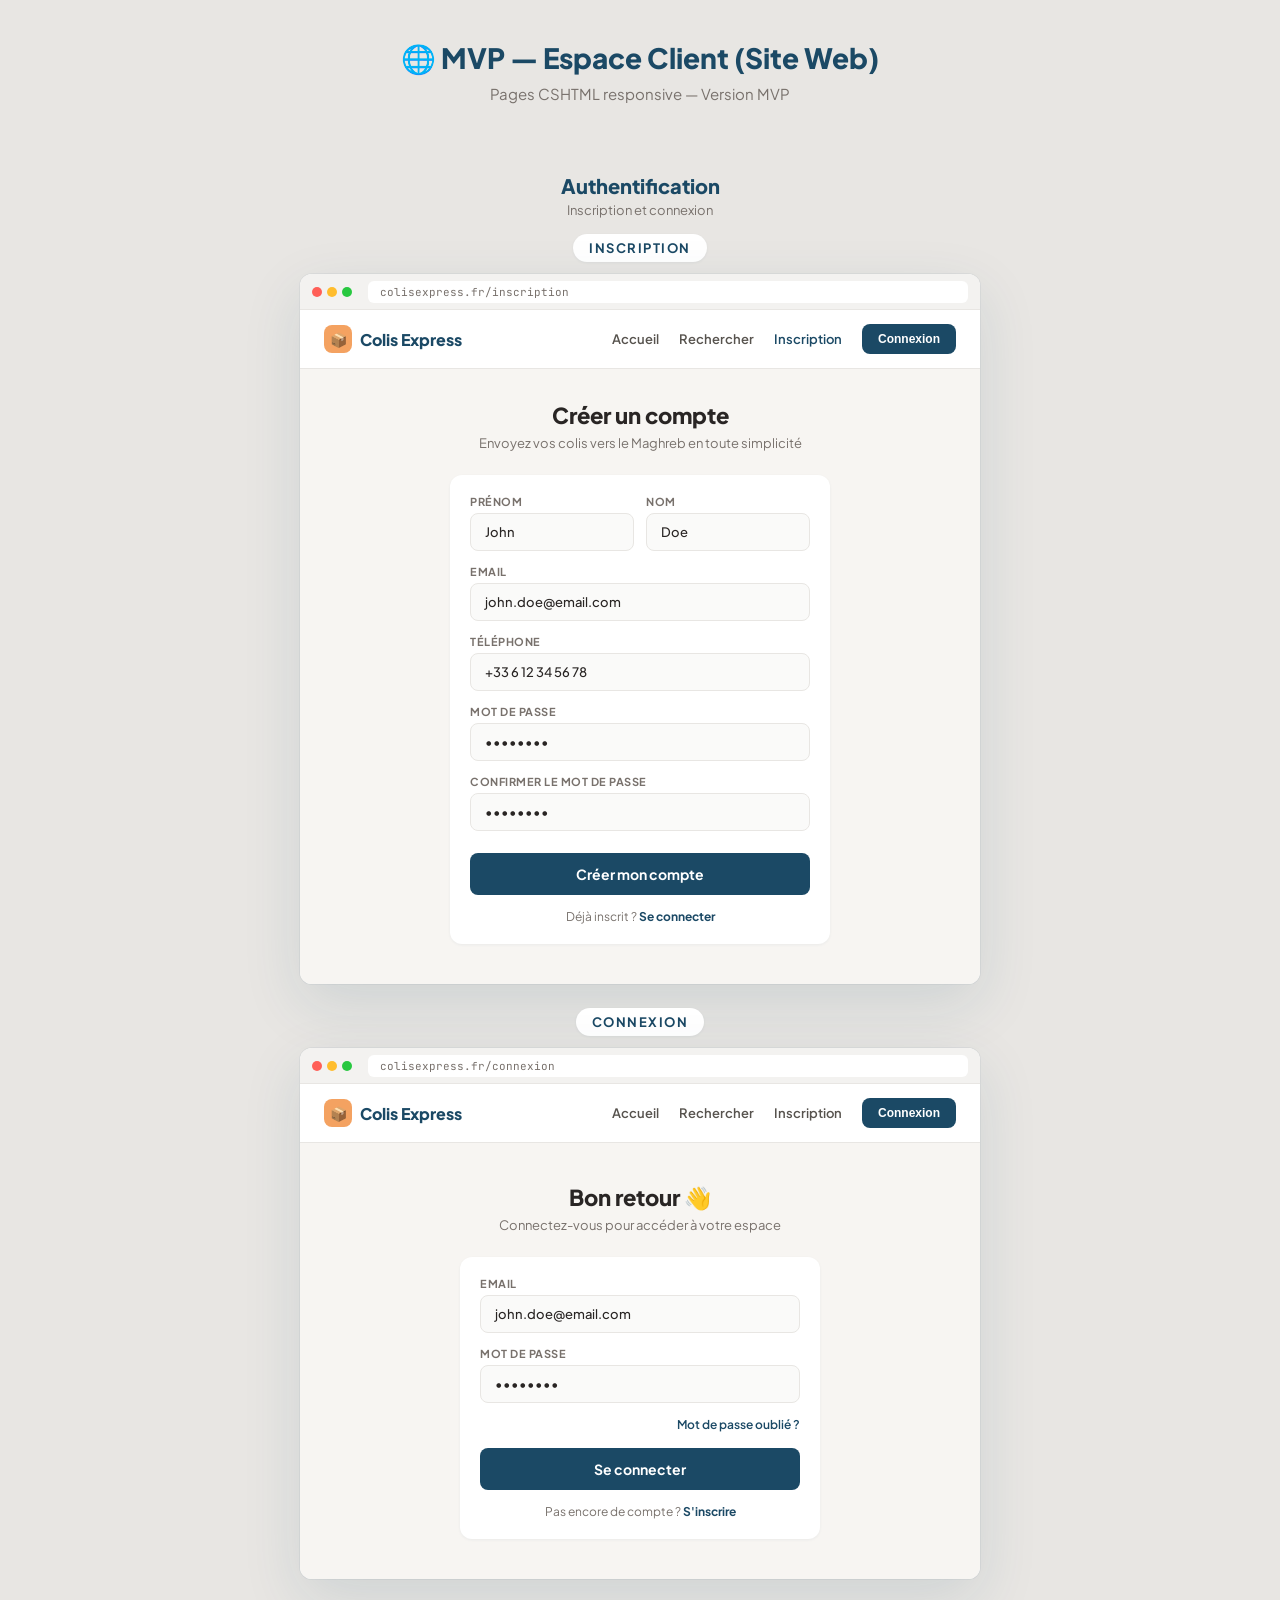
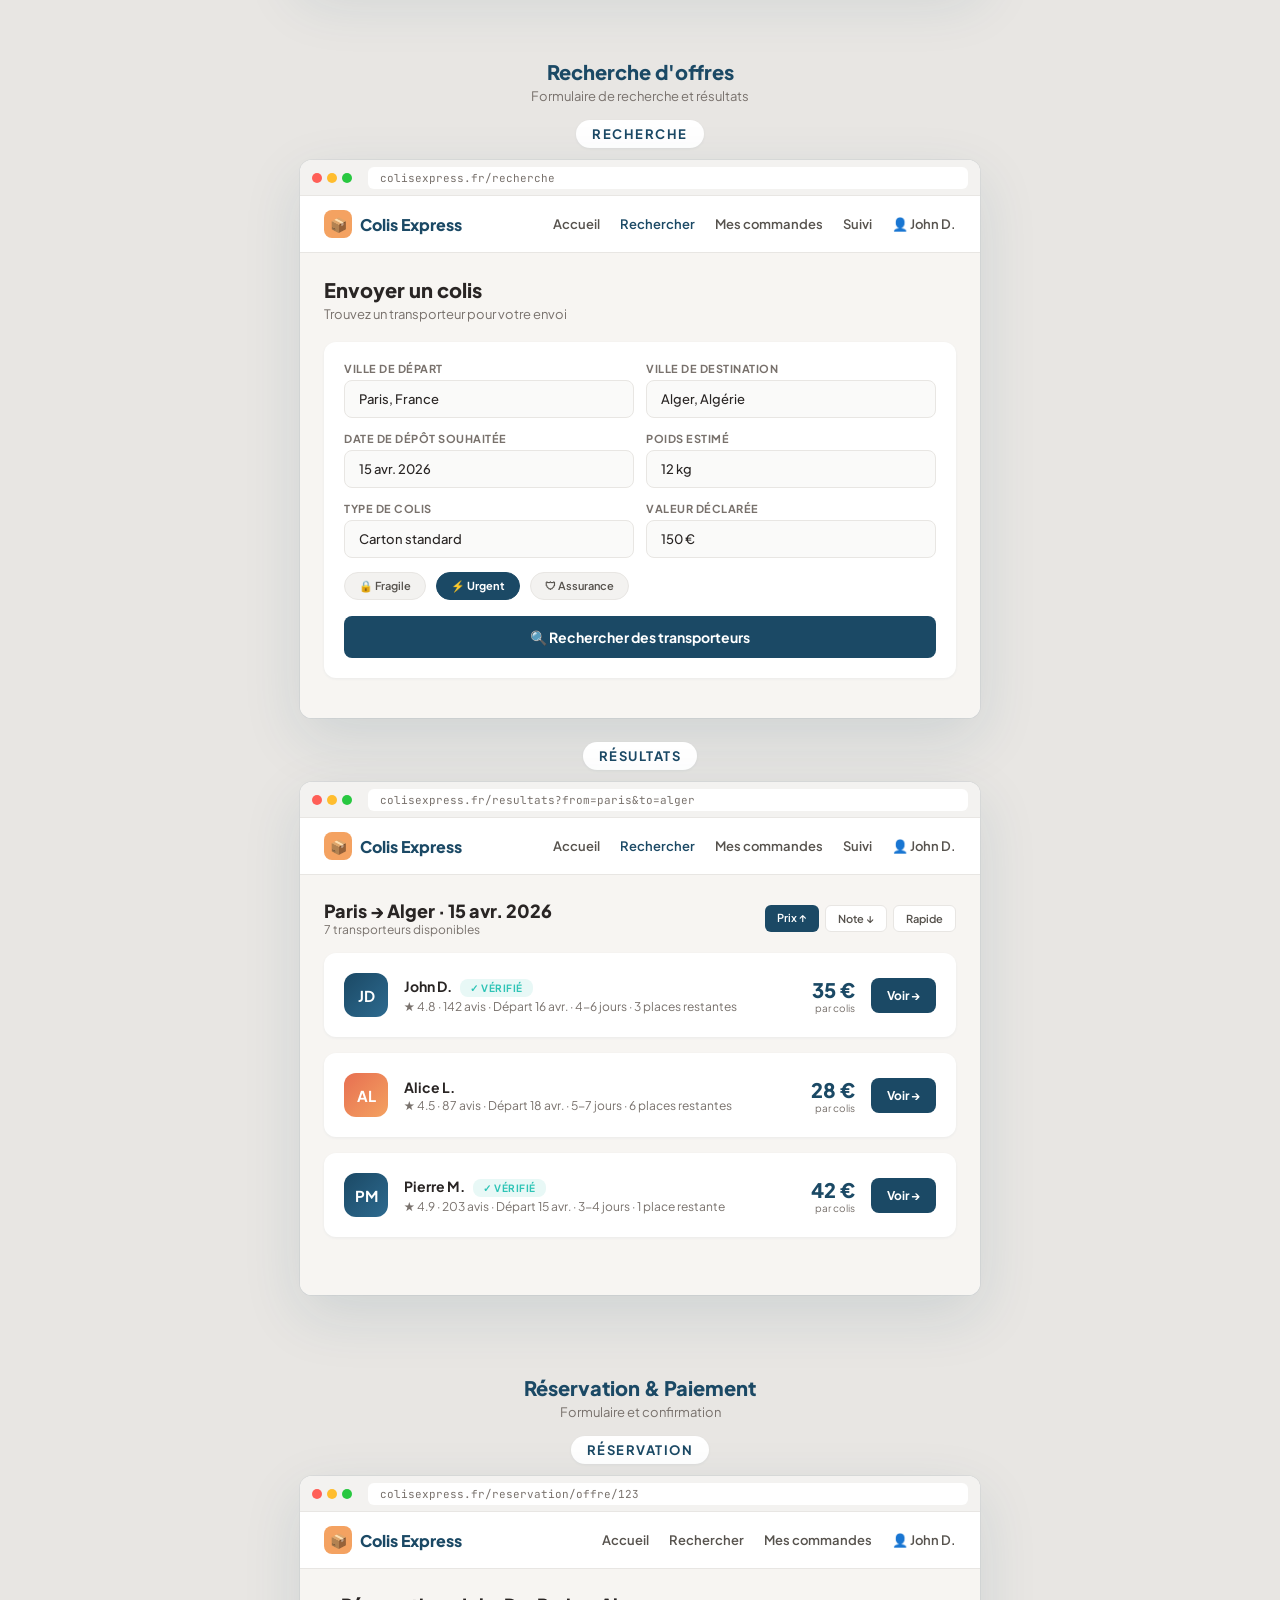
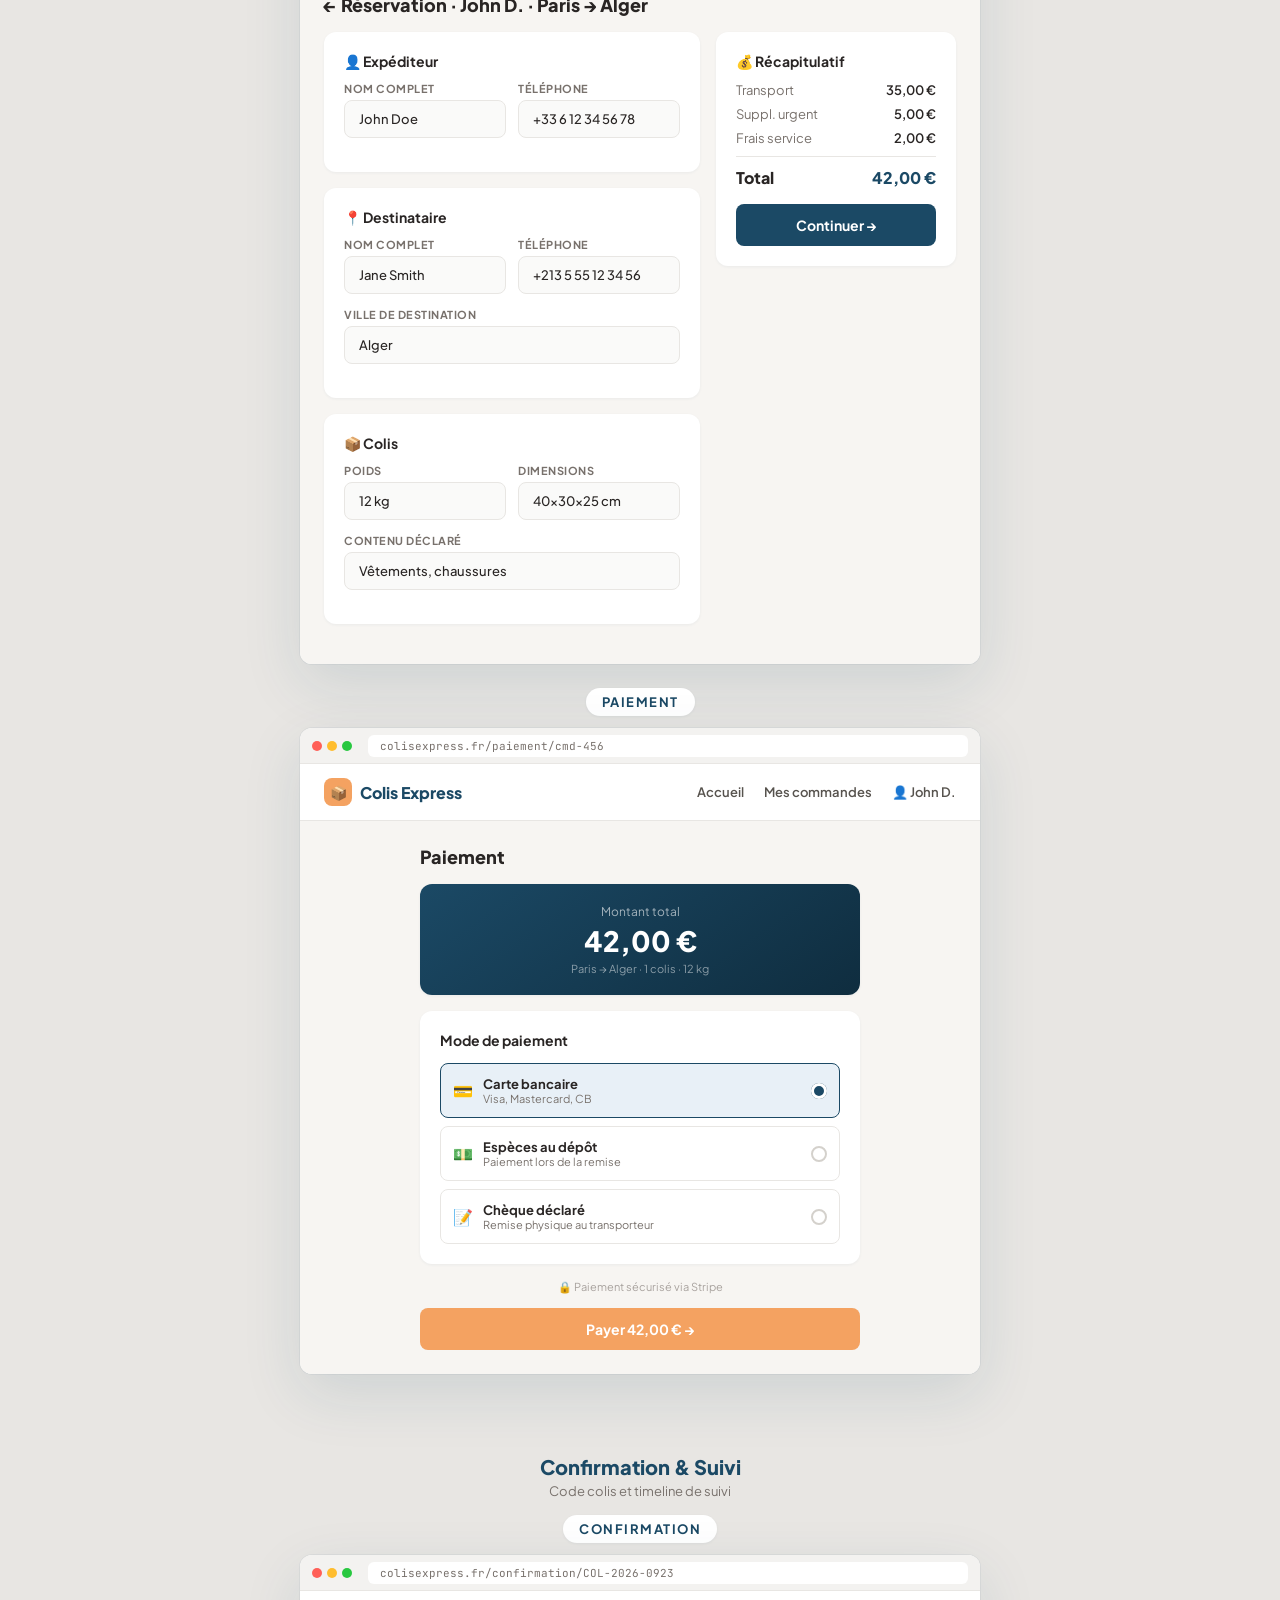
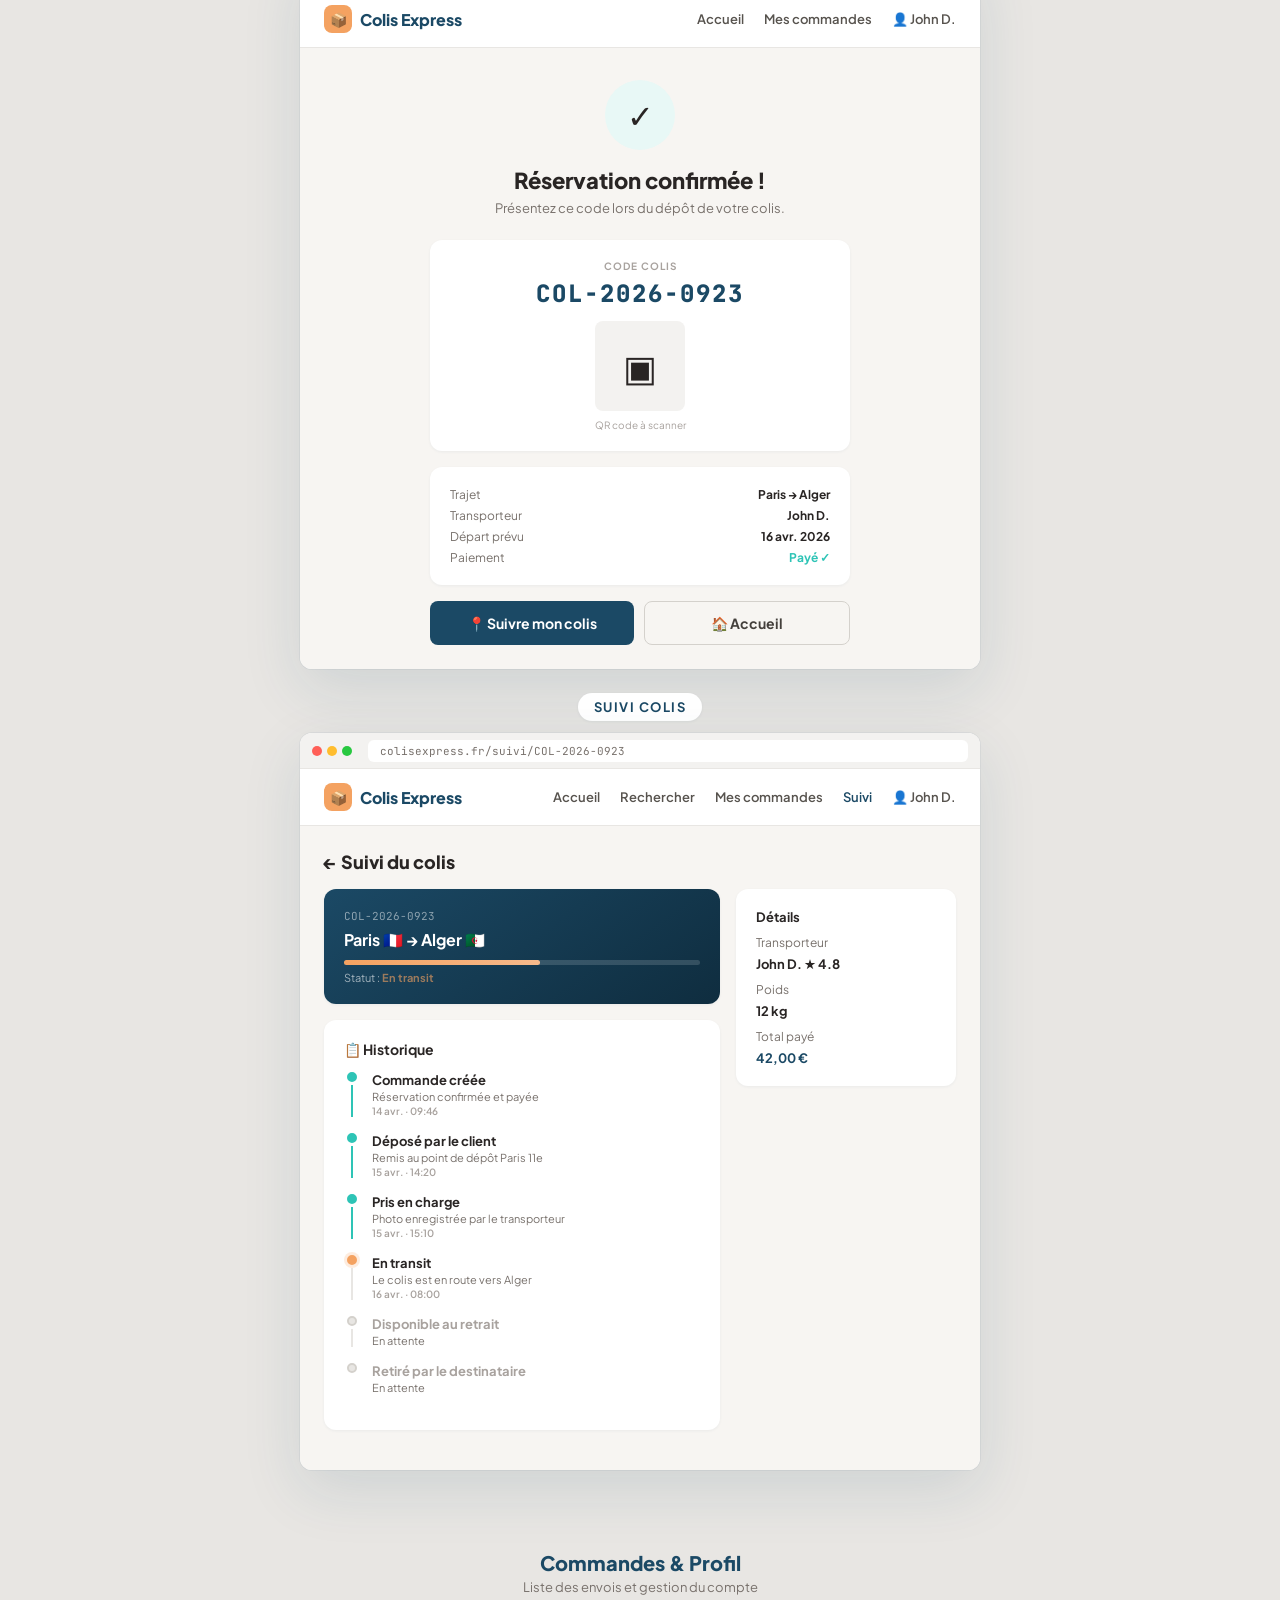
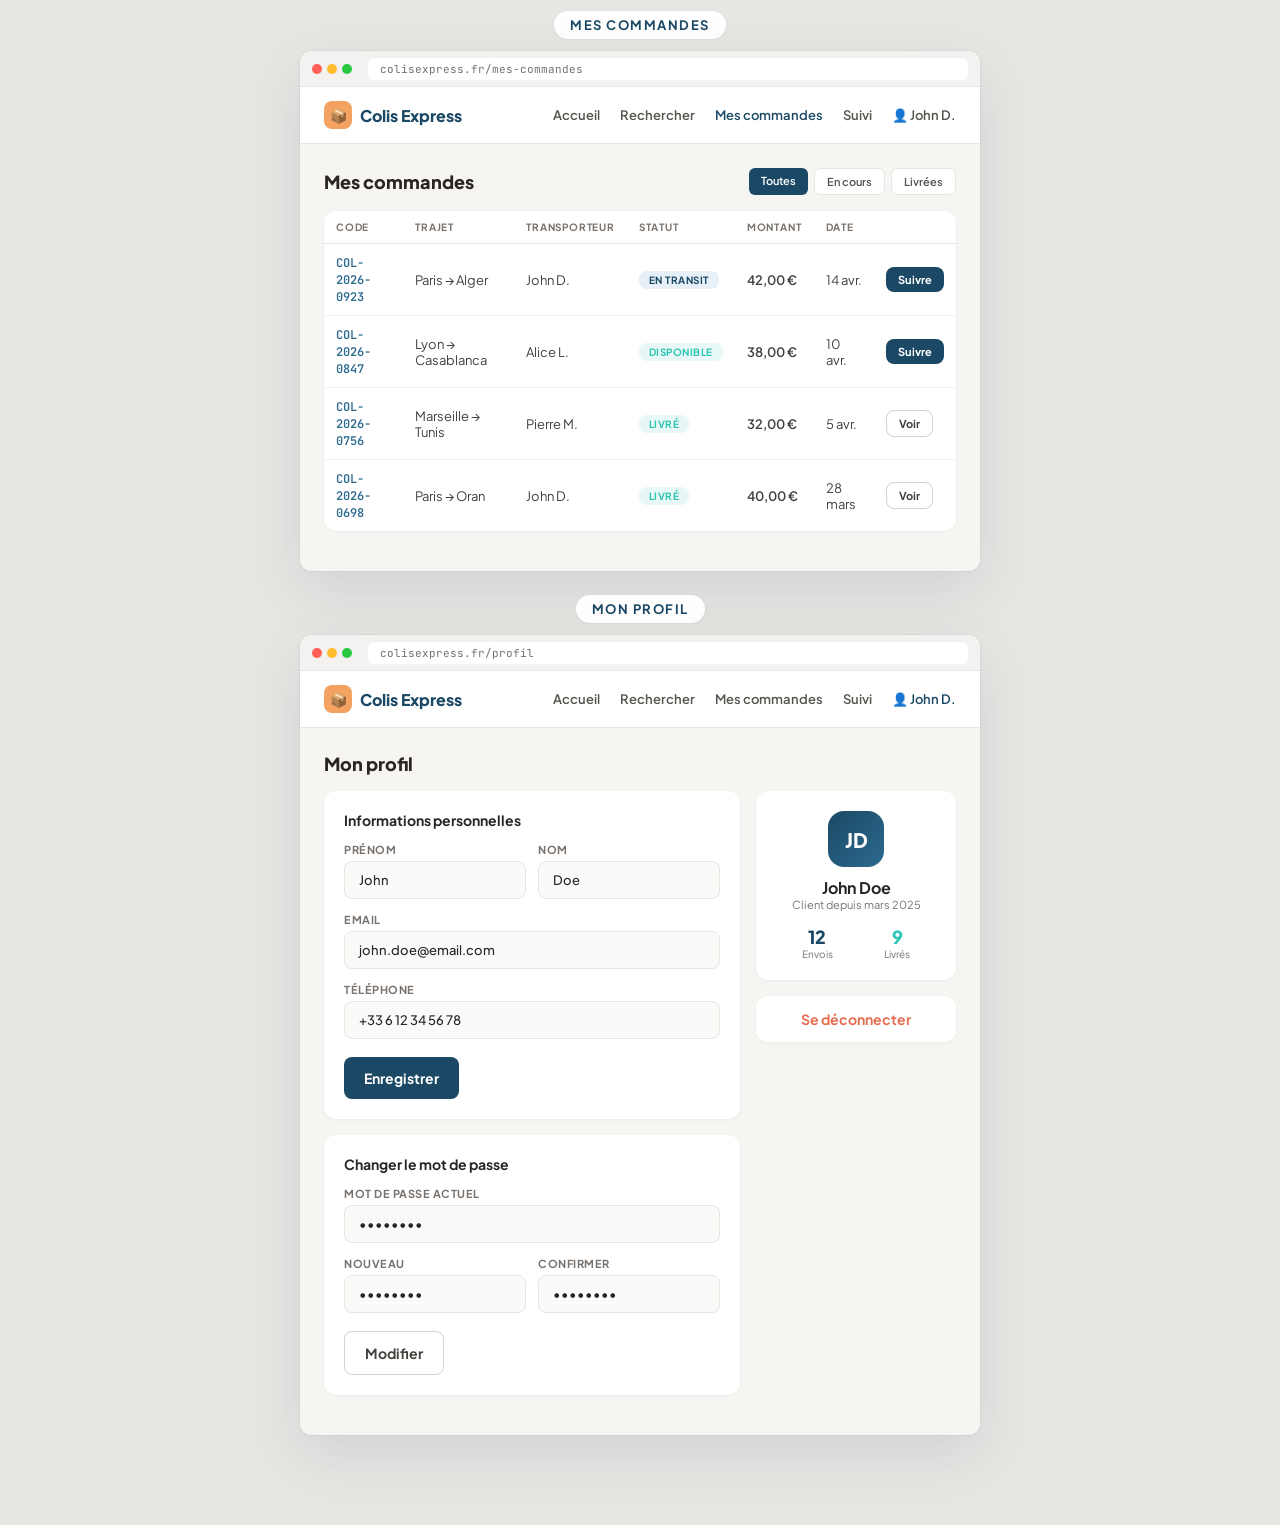
==== maquettes/mvp_espace_client_web.html @ e92850ca "Initial commit — Colis Express MVP Plateforme de gestion d'envoi de colis internationaux France → Ma" ====
<!DOCTYPE html>
<html lang="fr">
<head>
<meta charset="UTF-8">
<meta name="viewport" content="width=device-width, initial-scale=1.0">
<title>MVP — Espace Client (Site Web CSHTML)</title>
<link href="https://fonts.googleapis.com/css2?family=Plus+Jakarta+Sans:wght@300;400;500;600;700;800&family=JetBrains+Mono:wght@400;500;600&display=swap" rel="stylesheet">
<style>
:root {
  --primary: #1B4965;
  --primary-light: #2D6A8F;
  --primary-dark: #0F2D3F;
  --accent: #F4A261;
  --accent-light: #F6B98B;
  --success: #2EC4B6;
  --success-light: #E8F8F6;
  --warning: #E76F51;
  --bg: #F7F5F2;
  --white: #FFFFFF;
  --gray-50: #FAFAF9;
  --gray-100: #F3F2F0;
  --gray-200: #E8E6E3;
  --gray-300: #D4D1CC;
  --gray-400: #A8A29E;
  --gray-500: #78716C;
  --gray-600: #57534E;
  --gray-700: #44403C;
  --gray-800: #292524;
  --gray-900: #1C1917;
  --shadow-sm: 0 1px 3px rgba(27,73,101,0.06);
  --shadow-md: 0 4px 12px rgba(27,73,101,0.08);
  --shadow-lg: 0 8px 30px rgba(27,73,101,0.12);
  --radius-sm: 8px;
  --radius-md: 12px;
  --radius-lg: 16px;
}

* { margin: 0; padding: 0; box-sizing: border-box; }

body {
  font-family: 'Plus Jakarta Sans', sans-serif;
  background: #E8E6E3;
  color: var(--gray-800);
  min-height: 100vh;
  padding: 40px 20px;
}

h1.page-title {
  text-align: center;
  font-size: 28px;
  font-weight: 800;
  color: var(--primary);
  margin-bottom: 8px;
}
p.page-subtitle {
  text-align: center;
  font-size: 15px;
  color: var(--gray-500);
  margin-bottom: 40px;
}

.section-divider {
  padding: 30px 0 16px;
  text-align: center;
}
.section-divider h2 {
  font-size: 20px;
  font-weight: 800;
  color: var(--primary);
  margin-bottom: 4px;
}
.section-divider p {
  font-size: 13px;
  color: var(--gray-500);
}

.screens-row {
  display: flex;
  gap: 24px;
  justify-content: center;
  flex-wrap: wrap;
  margin-bottom: 50px;
}

.screen-wrapper {
  display: flex;
  flex-direction: column;
  align-items: center;
}
.screen-label {
  font-size: 13px;
  font-weight: 700;
  color: var(--primary);
  text-transform: uppercase;
  letter-spacing: 1.5px;
  margin-bottom: 12px;
  background: var(--white);
  padding: 6px 16px;
  border-radius: 20px;
  box-shadow: var(--shadow-sm);
}

/* Browser frame for web pages */
.browser-frame {
  width: 680px;
  min-height: 500px;
  background: var(--white);
  border-radius: 12px;
  box-shadow: 0 20px 60px rgba(27,73,101,0.12), 0 0 0 1px rgba(27,73,101,0.05);
  overflow: hidden;
  display: flex;
  flex-direction: column;
}
.browser-bar {
  height: 36px;
  background: var(--gray-100);
  border-bottom: 1px solid var(--gray-200);
  display: flex;
  align-items: center;
  padding: 0 12px;
  gap: 8px;
  flex-shrink: 0;
}
.browser-dots {
  display: flex;
  gap: 5px;
}
.browser-dot {
  width: 10px;
  height: 10px;
  border-radius: 50%;
}
.browser-dot.red { background: #FF5F57; }
.browser-dot.yellow { background: #FFBD2E; }
.browser-dot.green { background: #28C840; }
.browser-url {
  flex: 1;
  margin-left: 8px;
  padding: 4px 12px;
  background: var(--white);
  border-radius: 6px;
  font-size: 11px;
  color: var(--gray-500);
  font-family: 'JetBrains Mono', monospace;
}
.browser-content {
  flex: 1;
  overflow-y: auto;
}

/* ============================================ */
/* NAVBAR WEB                                   */
/* ============================================ */
.web-nav {
  display: flex;
  align-items: center;
  padding: 14px 24px;
  border-bottom: 1px solid var(--gray-200);
  background: var(--white);
}
.web-nav-logo {
  display: flex;
  align-items: center;
  gap: 8px;
  font-size: 16px;
  font-weight: 800;
  color: var(--primary);
}
.web-nav-logo-icon {
  width: 28px;
  height: 28px;
  background: var(--accent);
  border-radius: 8px;
  display: flex;
  align-items: center;
  justify-content: center;
  font-size: 14px;
}
.web-nav-links {
  display: flex;
  gap: 20px;
  margin-left: auto;
  align-items: center;
}
.web-nav-link {
  font-size: 13px;
  font-weight: 600;
  color: var(--gray-600);
  text-decoration: none;
}
.web-nav-link.active {
  color: var(--primary);
}
.web-nav-btn {
  padding: 8px 16px;
  background: var(--primary);
  color: white;
  border-radius: var(--radius-sm);
  font-size: 12px;
  font-weight: 700;
  border: none;
  cursor: pointer;
}

/* ============================================ */
/* SHARED WEB COMPONENTS                        */
/* ============================================ */
.web-page { padding: 24px; background: var(--bg); min-height: 420px; }

.web-card {
  background: var(--white);
  border-radius: var(--radius-md);
  padding: 20px;
  box-shadow: var(--shadow-sm);
  margin-bottom: 16px;
}

.web-field {
  margin-bottom: 14px;
}
.web-field-label {
  font-size: 11px;
  font-weight: 700;
  color: var(--gray-500);
  text-transform: uppercase;
  letter-spacing: 0.5px;
  margin-bottom: 5px;
}
.web-field-input {
  width: 100%;
  padding: 10px 14px;
  background: var(--gray-50);
  border: 1.5px solid var(--gray-200);
  border-radius: var(--radius-sm);
  font-family: inherit;
  font-size: 13px;
  color: var(--gray-800);
  font-weight: 500;
}
.web-field-row {
  display: flex;
  gap: 12px;
}
.web-field-row .web-field { flex: 1; }

.web-btn {
  padding: 12px 20px;
  background: var(--primary);
  border: none;
  border-radius: var(--radius-sm);
  color: white;
  font-family: inherit;
  font-size: 14px;
  font-weight: 700;
  cursor: pointer;
  display: inline-flex;
  align-items: center;
  gap: 6px;
}
.web-btn.accent {
  background: var(--accent);
}
.web-btn.outline {
  background: transparent;
  border: 1.5px solid var(--gray-300);
  color: var(--gray-700);
}
.web-btn.full { width: 100%; justify-content: center; }

.web-badge {
  display: inline-block;
  padding: 3px 10px;
  border-radius: 8px;
  font-size: 10px;
  font-weight: 700;
  text-transform: uppercase;
  letter-spacing: 0.5px;
}
.web-badge.transit { background: #E8F0F7; color: var(--primary); }
.web-badge.ready { background: var(--success-light); color: var(--success); }
.web-badge.pending { background: #FEF0E4; color: #E08A3A; }
.web-badge.delivered { background: var(--success-light); color: var(--success); }
.web-badge.incident { background: #FFF5F3; color: var(--warning); }

.web-table {
  width: 100%;
  border-collapse: collapse;
}
.web-table thead th {
  padding: 10px 12px;
  text-align: left;
  font-size: 10px;
  font-weight: 700;
  color: var(--gray-500);
  text-transform: uppercase;
  letter-spacing: 0.8px;
  border-bottom: 1.5px solid var(--gray-200);
}
.web-table tbody td {
  padding: 10px 12px;
  font-size: 13px;
  color: var(--gray-700);
  border-bottom: 1px solid var(--gray-100);
}
.web-table tbody tr:last-child td { border-bottom: none; }

.web-code {
  font-family: 'JetBrains Mono', monospace;
  font-size: 12px;
  color: var(--primary-light);
  font-weight: 600;
}

/* Route dots */
.route-visual {
  display: flex;
  gap: 10px;
  align-items: center;
}
.route-dot-sm {
  width: 8px;
  height: 8px;
  border-radius: 50%;
}
.route-dot-sm.from { background: var(--primary); }
.route-dot-sm.to { background: var(--accent); }
.route-line-sm {
  width: 30px;
  height: 2px;
  background: var(--gray-300);
}

/* Timeline */
.timeline-item {
  display: flex;
  gap: 12px;
  padding-bottom: 16px;
}
.timeline-dot-col {
  display: flex;
  flex-direction: column;
  align-items: center;
  width: 16px;
  flex-shrink: 0;
}
.timeline-dot {
  width: 10px;
  height: 10px;
  border-radius: 50%;
  background: var(--gray-200);
  border: 2px solid var(--gray-300);
  z-index: 1;
  flex-shrink: 0;
}
.timeline-dot.active { background: var(--success); border-color: var(--success); }
.timeline-dot.current { background: var(--accent); border-color: var(--accent); box-shadow: 0 0 0 3px rgba(244,162,97,0.2); }
.timeline-line {
  width: 2px;
  flex: 1;
  background: var(--gray-200);
  margin-top: 3px;
}
.timeline-line.active { background: var(--success); }
.timeline-info { flex: 1; }
.timeline-title { font-size: 13px; font-weight: 700; color: var(--gray-800); margin-bottom: 2px; }
.timeline-desc { font-size: 11px; color: var(--gray-500); }
.timeline-time { font-size: 10px; color: var(--gray-400); margin-top: 2px; font-weight: 600; }
</style>
</head>
<body>

<h1 class="page-title">🌐 MVP — Espace Client (Site Web)</h1>
<p class="page-subtitle">Pages CSHTML responsive — Version MVP</p>

<!-- ================================================ -->
<!-- ROW 1 : Inscription + Connexion                  -->
<!-- ================================================ -->
<div class="section-divider">
  <h2>Authentification</h2>
  <p>Inscription et connexion</p>
</div>

<div class="screens-row">

  <!-- PAGE 1 : Inscription -->
  <div class="screen-wrapper">
    <div class="screen-label">Inscription</div>
    <div class="browser-frame">
      <div class="browser-bar">
        <div class="browser-dots"><div class="browser-dot red"></div><div class="browser-dot yellow"></div><div class="browser-dot green"></div></div>
        <div class="browser-url">colisexpress.fr/inscription</div>
      </div>
      <div class="browser-content">
        <div class="web-nav">
          <div class="web-nav-logo"><div class="web-nav-logo-icon">📦</div>Colis Express</div>
          <div class="web-nav-links">
            <a class="web-nav-link" href="#">Accueil</a>
            <a class="web-nav-link" href="#">Rechercher</a>
            <a class="web-nav-link active" href="#">Inscription</a>
            <button class="web-nav-btn">Connexion</button>
          </div>
        </div>
        <div class="web-page" style="display:flex;justify-content:center;padding-top:32px;">
          <div style="width:380px;">
            <h2 style="font-size:22px;font-weight:800;margin-bottom:6px;text-align:center;">Créer un compte</h2>
            <p style="font-size:13px;color:var(--gray-500);margin-bottom:24px;text-align:center;">Envoyez vos colis vers le Maghreb en toute simplicité</p>
            <div class="web-card">
              <div class="web-field-row">
                <div class="web-field">
                  <div class="web-field-label">Prénom</div>
                  <div class="web-field-input">John</div>
                </div>
                <div class="web-field">
                  <div class="web-field-label">Nom</div>
                  <div class="web-field-input">Doe</div>
                </div>
              </div>
              <div class="web-field">
                <div class="web-field-label">Email</div>
                <div class="web-field-input">john.doe@email.com</div>
              </div>
              <div class="web-field">
                <div class="web-field-label">Téléphone</div>
                <div class="web-field-input">+33 6 12 34 56 78</div>
              </div>
              <div class="web-field">
                <div class="web-field-label">Mot de passe</div>
                <div class="web-field-input">••••••••</div>
              </div>
              <div class="web-field">
                <div class="web-field-label">Confirmer le mot de passe</div>
                <div class="web-field-input">••••••••</div>
              </div>
              <button class="web-btn full" style="margin-top:8px;">Créer mon compte</button>
              <p style="font-size:12px;color:var(--gray-500);text-align:center;margin-top:14px;">Déjà inscrit ? <span style="color:var(--primary);font-weight:700;">Se connecter</span></p>
            </div>
          </div>
        </div>
      </div>
    </div>
  </div>

  <!-- PAGE 2 : Connexion -->
  <div class="screen-wrapper">
    <div class="screen-label">Connexion</div>
    <div class="browser-frame">
      <div class="browser-bar">
        <div class="browser-dots"><div class="browser-dot red"></div><div class="browser-dot yellow"></div><div class="browser-dot green"></div></div>
        <div class="browser-url">colisexpress.fr/connexion</div>
      </div>
      <div class="browser-content">
        <div class="web-nav">
          <div class="web-nav-logo"><div class="web-nav-logo-icon">📦</div>Colis Express</div>
          <div class="web-nav-links">
            <a class="web-nav-link" href="#">Accueil</a>
            <a class="web-nav-link" href="#">Rechercher</a>
            <a class="web-nav-link" href="#">Inscription</a>
            <button class="web-nav-btn">Connexion</button>
          </div>
        </div>
        <div class="web-page" style="display:flex;justify-content:center;padding-top:40px;">
          <div style="width:360px;">
            <h2 style="font-size:22px;font-weight:800;margin-bottom:6px;text-align:center;">Bon retour 👋</h2>
            <p style="font-size:13px;color:var(--gray-500);margin-bottom:24px;text-align:center;">Connectez-vous pour accéder à votre espace</p>
            <div class="web-card">
              <div class="web-field">
                <div class="web-field-label">Email</div>
                <div class="web-field-input">john.doe@email.com</div>
              </div>
              <div class="web-field">
                <div class="web-field-label">Mot de passe</div>
                <div class="web-field-input">••••••••</div>
              </div>
              <p style="font-size:12px;color:var(--primary);font-weight:600;text-align:right;margin-bottom:16px;">Mot de passe oublié ?</p>
              <button class="web-btn full">Se connecter</button>
              <p style="font-size:12px;color:var(--gray-500);text-align:center;margin-top:14px;">Pas encore de compte ? <span style="color:var(--primary);font-weight:700;">S'inscrire</span></p>
            </div>
          </div>
        </div>
      </div>
    </div>
  </div>
</div>

<!-- ================================================ -->
<!-- ROW 2 : Recherche + Résultats                    -->
<!-- ================================================ -->
<div class="section-divider">
  <h2>Recherche d'offres</h2>
  <p>Formulaire de recherche et résultats</p>
</div>

<div class="screens-row">

  <!-- PAGE 3 : Recherche -->
  <div class="screen-wrapper">
    <div class="screen-label">Recherche</div>
    <div class="browser-frame">
      <div class="browser-bar">
        <div class="browser-dots"><div class="browser-dot red"></div><div class="browser-dot yellow"></div><div class="browser-dot green"></div></div>
        <div class="browser-url">colisexpress.fr/recherche</div>
      </div>
      <div class="browser-content">
        <div class="web-nav">
          <div class="web-nav-logo"><div class="web-nav-logo-icon">📦</div>Colis Express</div>
          <div class="web-nav-links">
            <a class="web-nav-link" href="#">Accueil</a>
            <a class="web-nav-link active" href="#">Rechercher</a>
            <a class="web-nav-link" href="#">Mes commandes</a>
            <a class="web-nav-link" href="#">Suivi</a>
            <a class="web-nav-link" href="#">👤 John D.</a>
          </div>
        </div>
        <div class="web-page">
          <h2 style="font-size:20px;font-weight:800;margin-bottom:4px;">Envoyer un colis</h2>
          <p style="font-size:13px;color:var(--gray-500);margin-bottom:20px;">Trouvez un transporteur pour votre envoi</p>
          <div class="web-card">
            <div class="web-field-row">
              <div class="web-field">
                <div class="web-field-label">Ville de départ</div>
                <div class="web-field-input">Paris, France</div>
              </div>
              <div class="web-field">
                <div class="web-field-label">Ville de destination</div>
                <div class="web-field-input">Alger, Algérie</div>
              </div>
            </div>
            <div class="web-field-row">
              <div class="web-field">
                <div class="web-field-label">Date de dépôt souhaitée</div>
                <div class="web-field-input">15 avr. 2026</div>
              </div>
              <div class="web-field">
                <div class="web-field-label">Poids estimé</div>
                <div class="web-field-input">12 kg</div>
              </div>
            </div>
            <div class="web-field-row">
              <div class="web-field">
                <div class="web-field-label">Type de colis</div>
                <div class="web-field-input">Carton standard</div>
              </div>
              <div class="web-field">
                <div class="web-field-label">Valeur déclarée</div>
                <div class="web-field-input">150 €</div>
              </div>
            </div>
            <div style="display:flex;gap:10px;margin-bottom:16px;">
              <div style="padding:6px 14px;border-radius:20px;font-size:11px;font-weight:600;background:var(--gray-100);color:var(--gray-600);border:1.5px solid var(--gray-200);">🔒 Fragile</div>
              <div style="padding:6px 14px;border-radius:20px;font-size:11px;font-weight:700;background:var(--primary);color:white;border:1.5px solid var(--primary);">⚡ Urgent</div>
              <div style="padding:6px 14px;border-radius:20px;font-size:11px;font-weight:600;background:var(--gray-100);color:var(--gray-600);border:1.5px solid var(--gray-200);">🛡 Assurance</div>
            </div>
            <button class="web-btn full">🔍 Rechercher des transporteurs</button>
          </div>
        </div>
      </div>
    </div>
  </div>

  <!-- PAGE 4 : Résultats -->
  <div class="screen-wrapper">
    <div class="screen-label">Résultats</div>
    <div class="browser-frame">
      <div class="browser-bar">
        <div class="browser-dots"><div class="browser-dot red"></div><div class="browser-dot yellow"></div><div class="browser-dot green"></div></div>
        <div class="browser-url">colisexpress.fr/resultats?from=paris&to=alger</div>
      </div>
      <div class="browser-content">
        <div class="web-nav">
          <div class="web-nav-logo"><div class="web-nav-logo-icon">📦</div>Colis Express</div>
          <div class="web-nav-links">
            <a class="web-nav-link" href="#">Accueil</a>
            <a class="web-nav-link active" href="#">Rechercher</a>
            <a class="web-nav-link" href="#">Mes commandes</a>
            <a class="web-nav-link" href="#">Suivi</a>
            <a class="web-nav-link" href="#">👤 John D.</a>
          </div>
        </div>
        <div class="web-page">
          <div style="display:flex;justify-content:space-between;align-items:center;margin-bottom:16px;">
            <div>
              <h2 style="font-size:18px;font-weight:800;">Paris → Alger · 15 avr. 2026</h2>
              <p style="font-size:12px;color:var(--gray-500);">7 transporteurs disponibles</p>
            </div>
            <div style="display:flex;gap:6px;">
              <div style="padding:6px 12px;border-radius:6px;font-size:11px;font-weight:600;background:var(--primary);color:white;">Prix ↑</div>
              <div style="padding:6px 12px;border-radius:6px;font-size:11px;font-weight:600;background:var(--white);color:var(--gray-600);border:1px solid var(--gray-200);">Note ↓</div>
              <div style="padding:6px 12px;border-radius:6px;font-size:11px;font-weight:600;background:var(--white);color:var(--gray-600);border:1px solid var(--gray-200);">Rapide</div>
            </div>
          </div>

          <!-- Result 1 -->
          <div class="web-card" style="display:flex;gap:16px;align-items:center;">
            <div style="width:44px;height:44px;background:linear-gradient(135deg,var(--primary),var(--primary-light));border-radius:12px;display:flex;align-items:center;justify-content:center;color:white;font-size:15px;font-weight:700;flex-shrink:0;">JD</div>
            <div style="flex:1;">
              <div style="font-size:14px;font-weight:700;color:var(--gray-800);">John D. <span class="web-badge" style="background:var(--success-light);color:var(--success);margin-left:6px;">✓ Vérifié</span></div>
              <div style="font-size:12px;color:var(--gray-500);margin-top:2px;">★ 4.8 · 142 avis · Départ 16 avr. · 4-6 jours · 3 places restantes</div>
            </div>
            <div style="text-align:right;">
              <div style="font-size:20px;font-weight:800;color:var(--primary);">35 €</div>
              <div style="font-size:10px;color:var(--gray-500);">par colis</div>
            </div>
            <button class="web-btn" style="padding:10px 16px;font-size:12px;">Voir →</button>
          </div>

          <!-- Result 2 -->
          <div class="web-card" style="display:flex;gap:16px;align-items:center;">
            <div style="width:44px;height:44px;background:linear-gradient(135deg,var(--warning),var(--accent));border-radius:12px;display:flex;align-items:center;justify-content:center;color:white;font-size:15px;font-weight:700;flex-shrink:0;">AL</div>
            <div style="flex:1;">
              <div style="font-size:14px;font-weight:700;color:var(--gray-800);">Alice L.</div>
              <div style="font-size:12px;color:var(--gray-500);margin-top:2px;">★ 4.5 · 87 avis · Départ 18 avr. · 5-7 jours · 6 places restantes</div>
            </div>
            <div style="text-align:right;">
              <div style="font-size:20px;font-weight:800;color:var(--primary);">28 €</div>
              <div style="font-size:10px;color:var(--gray-500);">par colis</div>
            </div>
            <button class="web-btn" style="padding:10px 16px;font-size:12px;">Voir →</button>
          </div>

          <!-- Result 3 -->
          <div class="web-card" style="display:flex;gap:16px;align-items:center;">
            <div style="width:44px;height:44px;background:linear-gradient(135deg,var(--primary),var(--primary-light));border-radius:12px;display:flex;align-items:center;justify-content:center;color:white;font-size:15px;font-weight:700;flex-shrink:0;">PM</div>
            <div style="flex:1;">
              <div style="font-size:14px;font-weight:700;color:var(--gray-800);">Pierre M. <span class="web-badge" style="background:var(--success-light);color:var(--success);margin-left:6px;">✓ Vérifié</span></div>
              <div style="font-size:12px;color:var(--gray-500);margin-top:2px;">★ 4.9 · 203 avis · Départ 15 avr. · 3-4 jours · 1 place restante</div>
            </div>
            <div style="text-align:right;">
              <div style="font-size:20px;font-weight:800;color:var(--primary);">42 €</div>
              <div style="font-size:10px;color:var(--gray-500);">par colis</div>
            </div>
            <button class="web-btn" style="padding:10px 16px;font-size:12px;">Voir →</button>
          </div>
        </div>
      </div>
    </div>
  </div>
</div>

<!-- ================================================ -->
<!-- ROW 3 : Réservation + Paiement                   -->
<!-- ================================================ -->
<div class="section-divider">
  <h2>Réservation & Paiement</h2>
  <p>Formulaire et confirmation</p>
</div>

<div class="screens-row">

  <!-- PAGE 5 : Réservation -->
  <div class="screen-wrapper">
    <div class="screen-label">Réservation</div>
    <div class="browser-frame">
      <div class="browser-bar">
        <div class="browser-dots"><div class="browser-dot red"></div><div class="browser-dot yellow"></div><div class="browser-dot green"></div></div>
        <div class="browser-url">colisexpress.fr/reservation/offre/123</div>
      </div>
      <div class="browser-content">
        <div class="web-nav">
          <div class="web-nav-logo"><div class="web-nav-logo-icon">📦</div>Colis Express</div>
          <div class="web-nav-links">
            <a class="web-nav-link" href="#">Accueil</a>
            <a class="web-nav-link" href="#">Rechercher</a>
            <a class="web-nav-link" href="#">Mes commandes</a>
            <a class="web-nav-link" href="#">👤 John D.</a>
          </div>
        </div>
        <div class="web-page">
          <h2 style="font-size:18px;font-weight:800;margin-bottom:16px;">← Réservation · John D. · Paris → Alger</h2>

          <div style="display:flex;gap:16px;">
            <!-- Left col -->
            <div style="flex:1;">
              <div class="web-card">
                <div style="font-size:14px;font-weight:700;margin-bottom:12px;">👤 Expéditeur</div>
                <div class="web-field-row">
                  <div class="web-field"><div class="web-field-label">Nom complet</div><div class="web-field-input">John Doe</div></div>
                  <div class="web-field"><div class="web-field-label">Téléphone</div><div class="web-field-input">+33 6 12 34 56 78</div></div>
                </div>
              </div>
              <div class="web-card">
                <div style="font-size:14px;font-weight:700;margin-bottom:12px;">📍 Destinataire</div>
                <div class="web-field-row">
                  <div class="web-field"><div class="web-field-label">Nom complet</div><div class="web-field-input">Jane Smith</div></div>
                  <div class="web-field"><div class="web-field-label">Téléphone</div><div class="web-field-input">+213 5 55 12 34 56</div></div>
                </div>
                <div class="web-field"><div class="web-field-label">Ville de destination</div><div class="web-field-input">Alger</div></div>
              </div>
              <div class="web-card">
                <div style="font-size:14px;font-weight:700;margin-bottom:12px;">📦 Colis</div>
                <div class="web-field-row">
                  <div class="web-field"><div class="web-field-label">Poids</div><div class="web-field-input">12 kg</div></div>
                  <div class="web-field"><div class="web-field-label">Dimensions</div><div class="web-field-input">40×30×25 cm</div></div>
                </div>
                <div class="web-field"><div class="web-field-label">Contenu déclaré</div><div class="web-field-input">Vêtements, chaussures</div></div>
              </div>
            </div>
            <!-- Right col: récap -->
            <div style="width:240px;flex-shrink:0;">
              <div class="web-card" style="position:sticky;top:80px;">
                <div style="font-size:14px;font-weight:700;margin-bottom:12px;">💰 Récapitulatif</div>
                <div style="display:flex;justify-content:space-between;font-size:13px;margin-bottom:8px;"><span style="color:var(--gray-500);">Transport</span><span style="font-weight:600;">35,00 €</span></div>
                <div style="display:flex;justify-content:space-between;font-size:13px;margin-bottom:8px;"><span style="color:var(--gray-500);">Suppl. urgent</span><span style="font-weight:600;">5,00 €</span></div>
                <div style="display:flex;justify-content:space-between;font-size:13px;margin-bottom:8px;"><span style="color:var(--gray-500);">Frais service</span><span style="font-weight:600;">2,00 €</span></div>
                <div style="border-top:1.5px solid var(--gray-200);margin:10px 0;"></div>
                <div style="display:flex;justify-content:space-between;font-size:16px;font-weight:800;"><span>Total</span><span style="color:var(--primary);">42,00 €</span></div>
                <button class="web-btn full" style="margin-top:16px;">Continuer →</button>
              </div>
            </div>
          </div>
        </div>
      </div>
    </div>
  </div>

  <!-- PAGE 6 : Paiement -->
  <div class="screen-wrapper">
    <div class="screen-label">Paiement</div>
    <div class="browser-frame">
      <div class="browser-bar">
        <div class="browser-dots"><div class="browser-dot red"></div><div class="browser-dot yellow"></div><div class="browser-dot green"></div></div>
        <div class="browser-url">colisexpress.fr/paiement/cmd-456</div>
      </div>
      <div class="browser-content">
        <div class="web-nav">
          <div class="web-nav-logo"><div class="web-nav-logo-icon">📦</div>Colis Express</div>
          <div class="web-nav-links">
            <a class="web-nav-link" href="#">Accueil</a>
            <a class="web-nav-link" href="#">Mes commandes</a>
            <a class="web-nav-link" href="#">👤 John D.</a>
          </div>
        </div>
        <div class="web-page" style="display:flex;justify-content:center;padding-top:24px;">
          <div style="width:440px;">
            <h2 style="font-size:18px;font-weight:800;margin-bottom:16px;">Paiement</h2>

            <div class="web-card" style="background:linear-gradient(145deg,var(--primary),var(--primary-dark));color:white;text-align:center;">
              <div style="font-size:12px;opacity:0.6;margin-bottom:4px;">Montant total</div>
              <div style="font-size:28px;font-weight:800;">42,00 €</div>
              <div style="font-size:11px;opacity:0.5;margin-top:4px;">Paris → Alger · 1 colis · 12 kg</div>
            </div>

            <div class="web-card">
              <div style="font-size:14px;font-weight:700;margin-bottom:14px;">Mode de paiement</div>
              <div style="padding:12px;border:1.5px solid var(--primary);background:#E8F0F7;border-radius:var(--radius-sm);display:flex;align-items:center;gap:10px;margin-bottom:8px;cursor:pointer;">
                <span>💳</span>
                <div style="flex:1;"><div style="font-size:13px;font-weight:700;">Carte bancaire</div><div style="font-size:11px;color:var(--gray-500);">Visa, Mastercard, CB</div></div>
                <div style="width:16px;height:16px;border-radius:50%;background:var(--primary);box-shadow:inset 0 0 0 3px white;"></div>
              </div>
              <div style="padding:12px;border:1.5px solid var(--gray-200);border-radius:var(--radius-sm);display:flex;align-items:center;gap:10px;margin-bottom:8px;cursor:pointer;">
                <span>💵</span>
                <div style="flex:1;"><div style="font-size:13px;font-weight:700;">Espèces au dépôt</div><div style="font-size:11px;color:var(--gray-500);">Paiement lors de la remise</div></div>
                <div style="width:16px;height:16px;border-radius:50%;border:2px solid var(--gray-300);"></div>
              </div>
              <div style="padding:12px;border:1.5px solid var(--gray-200);border-radius:var(--radius-sm);display:flex;align-items:center;gap:10px;cursor:pointer;">
                <span>📝</span>
                <div style="flex:1;"><div style="font-size:13px;font-weight:700;">Chèque déclaré</div><div style="font-size:11px;color:var(--gray-500);">Remise physique au transporteur</div></div>
                <div style="width:16px;height:16px;border-radius:50%;border:2px solid var(--gray-300);"></div>
              </div>
            </div>

            <div style="text-align:center;font-size:11px;color:var(--gray-400);margin-bottom:14px;">🔒 Paiement sécurisé via Stripe</div>

            <button class="web-btn accent full">Payer 42,00 € →</button>
          </div>
        </div>
      </div>
    </div>
  </div>
</div>

<!-- ================================================ -->
<!-- ROW 4 : Confirmation + Suivi                     -->
<!-- ================================================ -->
<div class="section-divider">
  <h2>Confirmation & Suivi</h2>
  <p>Code colis et timeline de suivi</p>
</div>

<div class="screens-row">

  <!-- PAGE 7 : Confirmation -->
  <div class="screen-wrapper">
    <div class="screen-label">Confirmation</div>
    <div class="browser-frame">
      <div class="browser-bar">
        <div class="browser-dots"><div class="browser-dot red"></div><div class="browser-dot yellow"></div><div class="browser-dot green"></div></div>
        <div class="browser-url">colisexpress.fr/confirmation/COL-2026-0923</div>
      </div>
      <div class="browser-content">
        <div class="web-nav">
          <div class="web-nav-logo"><div class="web-nav-logo-icon">📦</div>Colis Express</div>
          <div class="web-nav-links">
            <a class="web-nav-link" href="#">Accueil</a>
            <a class="web-nav-link" href="#">Mes commandes</a>
            <a class="web-nav-link" href="#">👤 John D.</a>
          </div>
        </div>
        <div class="web-page" style="display:flex;justify-content:center;padding-top:32px;">
          <div style="width:420px;text-align:center;">
            <div style="width:70px;height:70px;background:var(--success-light);border-radius:50%;display:flex;align-items:center;justify-content:center;font-size:32px;margin:0 auto 16px;">✓</div>
            <h2 style="font-size:22px;font-weight:800;margin-bottom:6px;">Réservation confirmée !</h2>
            <p style="font-size:13px;color:var(--gray-500);margin-bottom:24px;">Présentez ce code lors du dépôt de votre colis.</p>

            <div class="web-card" style="text-align:center;">
              <div style="font-size:10px;font-weight:700;color:var(--gray-400);text-transform:uppercase;letter-spacing:1px;margin-bottom:6px;">Code colis</div>
              <div style="font-size:24px;font-weight:800;color:var(--primary);font-family:'JetBrains Mono',monospace;letter-spacing:2px;margin-bottom:12px;">COL-2026-0923</div>
              <div style="width:90px;height:90px;background:var(--gray-100);border-radius:var(--radius-sm);margin:0 auto 8px;display:flex;align-items:center;justify-content:center;font-size:36px;">▣</div>
              <div style="font-size:10px;color:var(--gray-400);">QR code à scanner</div>
            </div>

            <div class="web-card" style="text-align:left;">
              <div style="display:flex;justify-content:space-between;font-size:12px;margin-bottom:6px;"><span style="color:var(--gray-500);">Trajet</span><span style="font-weight:700;">Paris → Alger</span></div>
              <div style="display:flex;justify-content:space-between;font-size:12px;margin-bottom:6px;"><span style="color:var(--gray-500);">Transporteur</span><span style="font-weight:700;">John D.</span></div>
              <div style="display:flex;justify-content:space-between;font-size:12px;margin-bottom:6px;"><span style="color:var(--gray-500);">Départ prévu</span><span style="font-weight:700;">16 avr. 2026</span></div>
              <div style="display:flex;justify-content:space-between;font-size:12px;"><span style="color:var(--gray-500);">Paiement</span><span style="font-weight:700;color:var(--success);">Payé ✓</span></div>
            </div>

            <div style="display:flex;gap:10px;margin-top:8px;">
              <button class="web-btn full">📍 Suivre mon colis</button>
              <button class="web-btn outline full">🏠 Accueil</button>
            </div>
          </div>
        </div>
      </div>
    </div>
  </div>

  <!-- PAGE 8 : Suivi -->
  <div class="screen-wrapper">
    <div class="screen-label">Suivi colis</div>
    <div class="browser-frame">
      <div class="browser-bar">
        <div class="browser-dots"><div class="browser-dot red"></div><div class="browser-dot yellow"></div><div class="browser-dot green"></div></div>
        <div class="browser-url">colisexpress.fr/suivi/COL-2026-0923</div>
      </div>
      <div class="browser-content">
        <div class="web-nav">
          <div class="web-nav-logo"><div class="web-nav-logo-icon">📦</div>Colis Express</div>
          <div class="web-nav-links">
            <a class="web-nav-link" href="#">Accueil</a>
            <a class="web-nav-link" href="#">Rechercher</a>
            <a class="web-nav-link" href="#">Mes commandes</a>
            <a class="web-nav-link active" href="#">Suivi</a>
            <a class="web-nav-link" href="#">👤 John D.</a>
          </div>
        </div>
        <div class="web-page">
          <h2 style="font-size:18px;font-weight:800;margin-bottom:16px;">← Suivi du colis</h2>

          <div style="display:flex;gap:16px;">
            <!-- Left: Timeline -->
            <div style="flex:1;">
              <div class="web-card" style="background:linear-gradient(145deg,var(--primary),var(--primary-dark));color:white;margin-bottom:16px;">
                <div style="font-size:11px;opacity:0.5;font-family:'JetBrains Mono',monospace;">COL-2026-0923</div>
                <div style="font-size:16px;font-weight:700;margin:6px 0;">Paris 🇫🇷 → Alger 🇩🇿</div>
                <div style="height:5px;background:rgba(255,255,255,0.15);border-radius:3px;margin:10px 0 6px;"><div style="height:100%;width:55%;background:linear-gradient(90deg,var(--accent),var(--accent-light));border-radius:3px;"></div></div>
                <div style="font-size:11px;opacity:0.6;">Statut : <strong style="color:var(--accent);">En transit</strong></div>
              </div>

              <div class="web-card">
                <div style="font-size:14px;font-weight:700;margin-bottom:14px;">📋 Historique</div>
                <div class="timeline-item">
                  <div class="timeline-dot-col"><div class="timeline-dot active"></div><div class="timeline-line active"></div></div>
                  <div class="timeline-info"><div class="timeline-title">Commande créée</div><div class="timeline-desc">Réservation confirmée et payée</div><div class="timeline-time">14 avr. · 09:46</div></div>
                </div>
                <div class="timeline-item">
                  <div class="timeline-dot-col"><div class="timeline-dot active"></div><div class="timeline-line active"></div></div>
                  <div class="timeline-info"><div class="timeline-title">Déposé par le client</div><div class="timeline-desc">Remis au point de dépôt Paris 11e</div><div class="timeline-time">15 avr. · 14:20</div></div>
                </div>
                <div class="timeline-item">
                  <div class="timeline-dot-col"><div class="timeline-dot active"></div><div class="timeline-line active"></div></div>
                  <div class="timeline-info"><div class="timeline-title">Pris en charge</div><div class="timeline-desc">Photo enregistrée par le transporteur</div><div class="timeline-time">15 avr. · 15:10</div></div>
                </div>
                <div class="timeline-item">
                  <div class="timeline-dot-col"><div class="timeline-dot current"></div><div class="timeline-line"></div></div>
                  <div class="timeline-info"><div class="timeline-title">En transit</div><div class="timeline-desc">Le colis est en route vers Alger</div><div class="timeline-time">16 avr. · 08:00</div></div>
                </div>
                <div class="timeline-item">
                  <div class="timeline-dot-col"><div class="timeline-dot"></div><div class="timeline-line"></div></div>
                  <div class="timeline-info"><div class="timeline-title" style="color:var(--gray-400);">Disponible au retrait</div><div class="timeline-desc">En attente</div></div>
                </div>
                <div class="timeline-item">
                  <div class="timeline-dot-col"><div class="timeline-dot"></div></div>
                  <div class="timeline-info"><div class="timeline-title" style="color:var(--gray-400);">Retiré par le destinataire</div><div class="timeline-desc">En attente</div></div>
                </div>
              </div>
            </div>

            <!-- Right: Infos -->
            <div style="width:220px;flex-shrink:0;">
              <div class="web-card">
                <div style="font-size:13px;font-weight:700;margin-bottom:10px;">Détails</div>
                <div style="font-size:12px;color:var(--gray-500);margin-bottom:6px;">Transporteur</div>
                <div style="font-size:13px;font-weight:700;margin-bottom:10px;">John D. ★ 4.8</div>
                <div style="font-size:12px;color:var(--gray-500);margin-bottom:6px;">Poids</div>
                <div style="font-size:13px;font-weight:700;margin-bottom:10px;">12 kg</div>
                <div style="font-size:12px;color:var(--gray-500);margin-bottom:6px;">Total payé</div>
                <div style="font-size:13px;font-weight:700;color:var(--primary);">42,00 €</div>
              </div>
            </div>
          </div>
        </div>
      </div>
    </div>
  </div>
</div>

<!-- ================================================ -->
<!-- ROW 5 : Mes commandes + Profil                   -->
<!-- ================================================ -->
<div class="section-divider">
  <h2>Commandes & Profil</h2>
  <p>Liste des envois et gestion du compte</p>
</div>

<div class="screens-row">

  <!-- PAGE 9 : Mes commandes -->
  <div class="screen-wrapper">
    <div class="screen-label">Mes commandes</div>
    <div class="browser-frame">
      <div class="browser-bar">
        <div class="browser-dots"><div class="browser-dot red"></div><div class="browser-dot yellow"></div><div class="browser-dot green"></div></div>
        <div class="browser-url">colisexpress.fr/mes-commandes</div>
      </div>
      <div class="browser-content">
        <div class="web-nav">
          <div class="web-nav-logo"><div class="web-nav-logo-icon">📦</div>Colis Express</div>
          <div class="web-nav-links">
            <a class="web-nav-link" href="#">Accueil</a>
            <a class="web-nav-link" href="#">Rechercher</a>
            <a class="web-nav-link active" href="#">Mes commandes</a>
            <a class="web-nav-link" href="#">Suivi</a>
            <a class="web-nav-link" href="#">👤 John D.</a>
          </div>
        </div>
        <div class="web-page">
          <div style="display:flex;justify-content:space-between;align-items:center;margin-bottom:16px;">
            <h2 style="font-size:18px;font-weight:800;">Mes commandes</h2>
            <div style="display:flex;gap:6px;">
              <div style="padding:6px 12px;border-radius:6px;font-size:11px;font-weight:600;background:var(--primary);color:white;">Toutes</div>
              <div style="padding:6px 12px;border-radius:6px;font-size:11px;font-weight:600;background:var(--white);color:var(--gray-600);border:1px solid var(--gray-200);">En cours</div>
              <div style="padding:6px 12px;border-radius:6px;font-size:11px;font-weight:600;background:var(--white);color:var(--gray-600);border:1px solid var(--gray-200);">Livrées</div>
            </div>
          </div>
          <div class="web-card" style="padding:0;overflow:hidden;">
            <table class="web-table">
              <thead>
                <tr>
                  <th>Code</th>
                  <th>Trajet</th>
                  <th>Transporteur</th>
                  <th>Statut</th>
                  <th>Montant</th>
                  <th>Date</th>
                  <th></th>
                </tr>
              </thead>
              <tbody>
                <tr>
                  <td><span class="web-code">COL-2026-0923</span></td>
                  <td>Paris → Alger</td>
                  <td>John D.</td>
                  <td><span class="web-badge transit">En transit</span></td>
                  <td style="font-weight:600;">42,00 €</td>
                  <td>14 avr.</td>
                  <td><button class="web-btn" style="padding:6px 12px;font-size:11px;">Suivre</button></td>
                </tr>
                <tr>
                  <td><span class="web-code">COL-2026-0847</span></td>
                  <td>Lyon → Casablanca</td>
                  <td>Alice L.</td>
                  <td><span class="web-badge ready">Disponible</span></td>
                  <td style="font-weight:600;">38,00 €</td>
                  <td>10 avr.</td>
                  <td><button class="web-btn" style="padding:6px 12px;font-size:11px;">Suivre</button></td>
                </tr>
                <tr>
                  <td><span class="web-code">COL-2026-0756</span></td>
                  <td>Marseille → Tunis</td>
                  <td>Pierre M.</td>
                  <td><span class="web-badge delivered">Livré</span></td>
                  <td style="font-weight:600;">32,00 €</td>
                  <td>5 avr.</td>
                  <td><button class="web-btn outline" style="padding:6px 12px;font-size:11px;">Voir</button></td>
                </tr>
                <tr>
                  <td><span class="web-code">COL-2026-0698</span></td>
                  <td>Paris → Oran</td>
                  <td>John D.</td>
                  <td><span class="web-badge delivered">Livré</span></td>
                  <td style="font-weight:600;">40,00 €</td>
                  <td>28 mars</td>
                  <td><button class="web-btn outline" style="padding:6px 12px;font-size:11px;">Voir</button></td>
                </tr>
              </tbody>
            </table>
          </div>
        </div>
      </div>
    </div>
  </div>

  <!-- PAGE 10 : Profil -->
  <div class="screen-wrapper">
    <div class="screen-label">Mon profil</div>
    <div class="browser-frame">
      <div class="browser-bar">
        <div class="browser-dots"><div class="browser-dot red"></div><div class="browser-dot yellow"></div><div class="browser-dot green"></div></div>
        <div class="browser-url">colisexpress.fr/profil</div>
      </div>
      <div class="browser-content">
        <div class="web-nav">
          <div class="web-nav-logo"><div class="web-nav-logo-icon">📦</div>Colis Express</div>
          <div class="web-nav-links">
            <a class="web-nav-link" href="#">Accueil</a>
            <a class="web-nav-link" href="#">Rechercher</a>
            <a class="web-nav-link" href="#">Mes commandes</a>
            <a class="web-nav-link" href="#">Suivi</a>
            <a class="web-nav-link active" href="#">👤 John D.</a>
          </div>
        </div>
        <div class="web-page">
          <h2 style="font-size:18px;font-weight:800;margin-bottom:16px;">Mon profil</h2>

          <div style="display:flex;gap:16px;">
            <!-- Left -->
            <div style="flex:1;">
              <div class="web-card">
                <div style="font-size:14px;font-weight:700;margin-bottom:14px;">Informations personnelles</div>
                <div class="web-field-row">
                  <div class="web-field"><div class="web-field-label">Prénom</div><div class="web-field-input">John</div></div>
                  <div class="web-field"><div class="web-field-label">Nom</div><div class="web-field-input">Doe</div></div>
                </div>
                <div class="web-field"><div class="web-field-label">Email</div><div class="web-field-input">john.doe@email.com</div></div>
                <div class="web-field"><div class="web-field-label">Téléphone</div><div class="web-field-input">+33 6 12 34 56 78</div></div>
                <button class="web-btn" style="margin-top:4px;">Enregistrer</button>
              </div>
              <div class="web-card">
                <div style="font-size:14px;font-weight:700;margin-bottom:14px;">Changer le mot de passe</div>
                <div class="web-field"><div class="web-field-label">Mot de passe actuel</div><div class="web-field-input">••••••••</div></div>
                <div class="web-field-row">
                  <div class="web-field"><div class="web-field-label">Nouveau</div><div class="web-field-input">••••••••</div></div>
                  <div class="web-field"><div class="web-field-label">Confirmer</div><div class="web-field-input">••••••••</div></div>
                </div>
                <button class="web-btn outline" style="margin-top:4px;">Modifier</button>
              </div>
            </div>
            <!-- Right: stats -->
            <div style="width:200px;flex-shrink:0;">
              <div class="web-card" style="text-align:center;">
                <div style="width:56px;height:56px;background:linear-gradient(135deg,var(--primary),var(--primary-light));border-radius:16px;display:flex;align-items:center;justify-content:center;color:white;font-size:20px;font-weight:800;margin:0 auto 10px;">JD</div>
                <div style="font-size:16px;font-weight:700;">John Doe</div>
                <div style="font-size:11px;color:var(--gray-500);margin-bottom:14px;">Client depuis mars 2025</div>
                <div style="display:flex;justify-content:space-around;">
                  <div><div style="font-size:18px;font-weight:800;color:var(--primary);">12</div><div style="font-size:10px;color:var(--gray-500);">Envois</div></div>
                  <div><div style="font-size:18px;font-weight:800;color:var(--success);">9</div><div style="font-size:10px;color:var(--gray-500);">Livrés</div></div>
                </div>
              </div>
              <div style="margin-top:14px;padding:14px;background:var(--white);border-radius:var(--radius-md);text-align:center;font-size:14px;font-weight:700;color:var(--warning);box-shadow:var(--shadow-sm);cursor:pointer;">Se déconnecter</div>
            </div>
          </div>
        </div>
      </div>
    </div>
  </div>
</div>

</body>
</html>
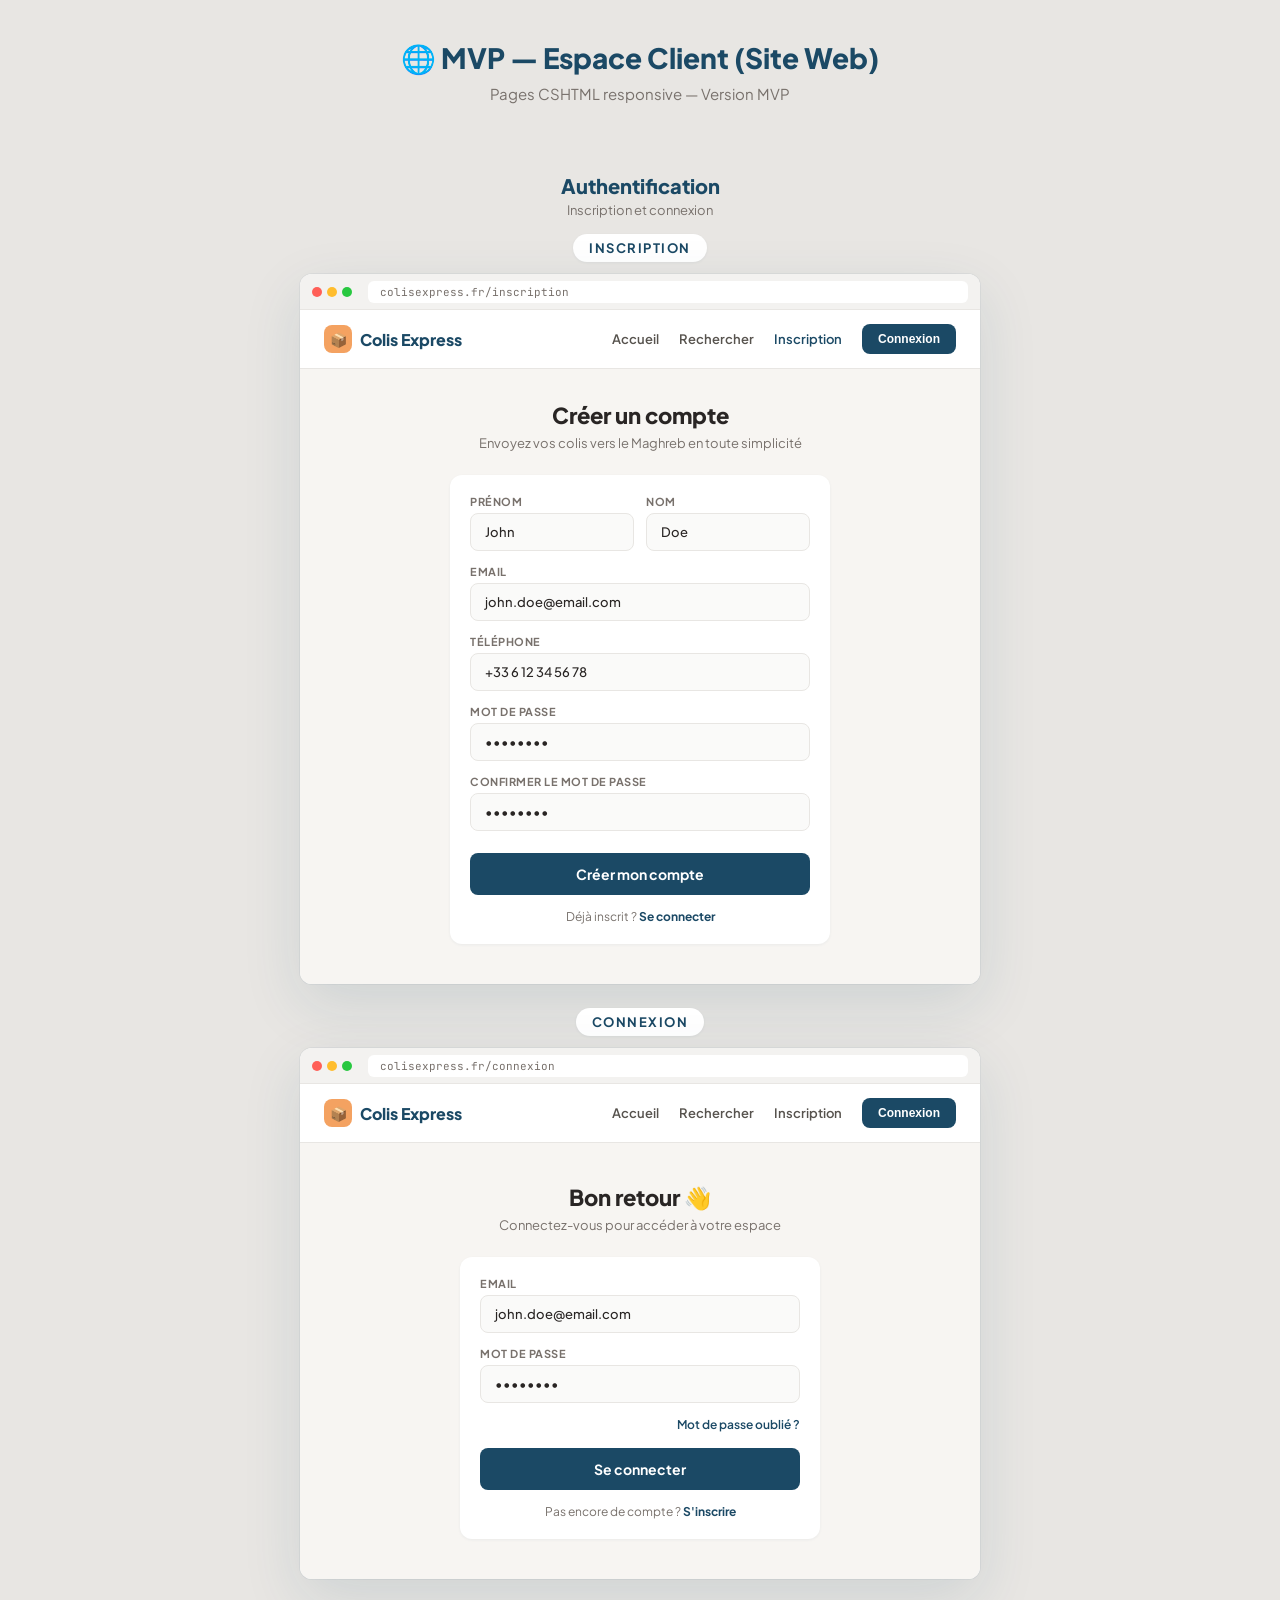
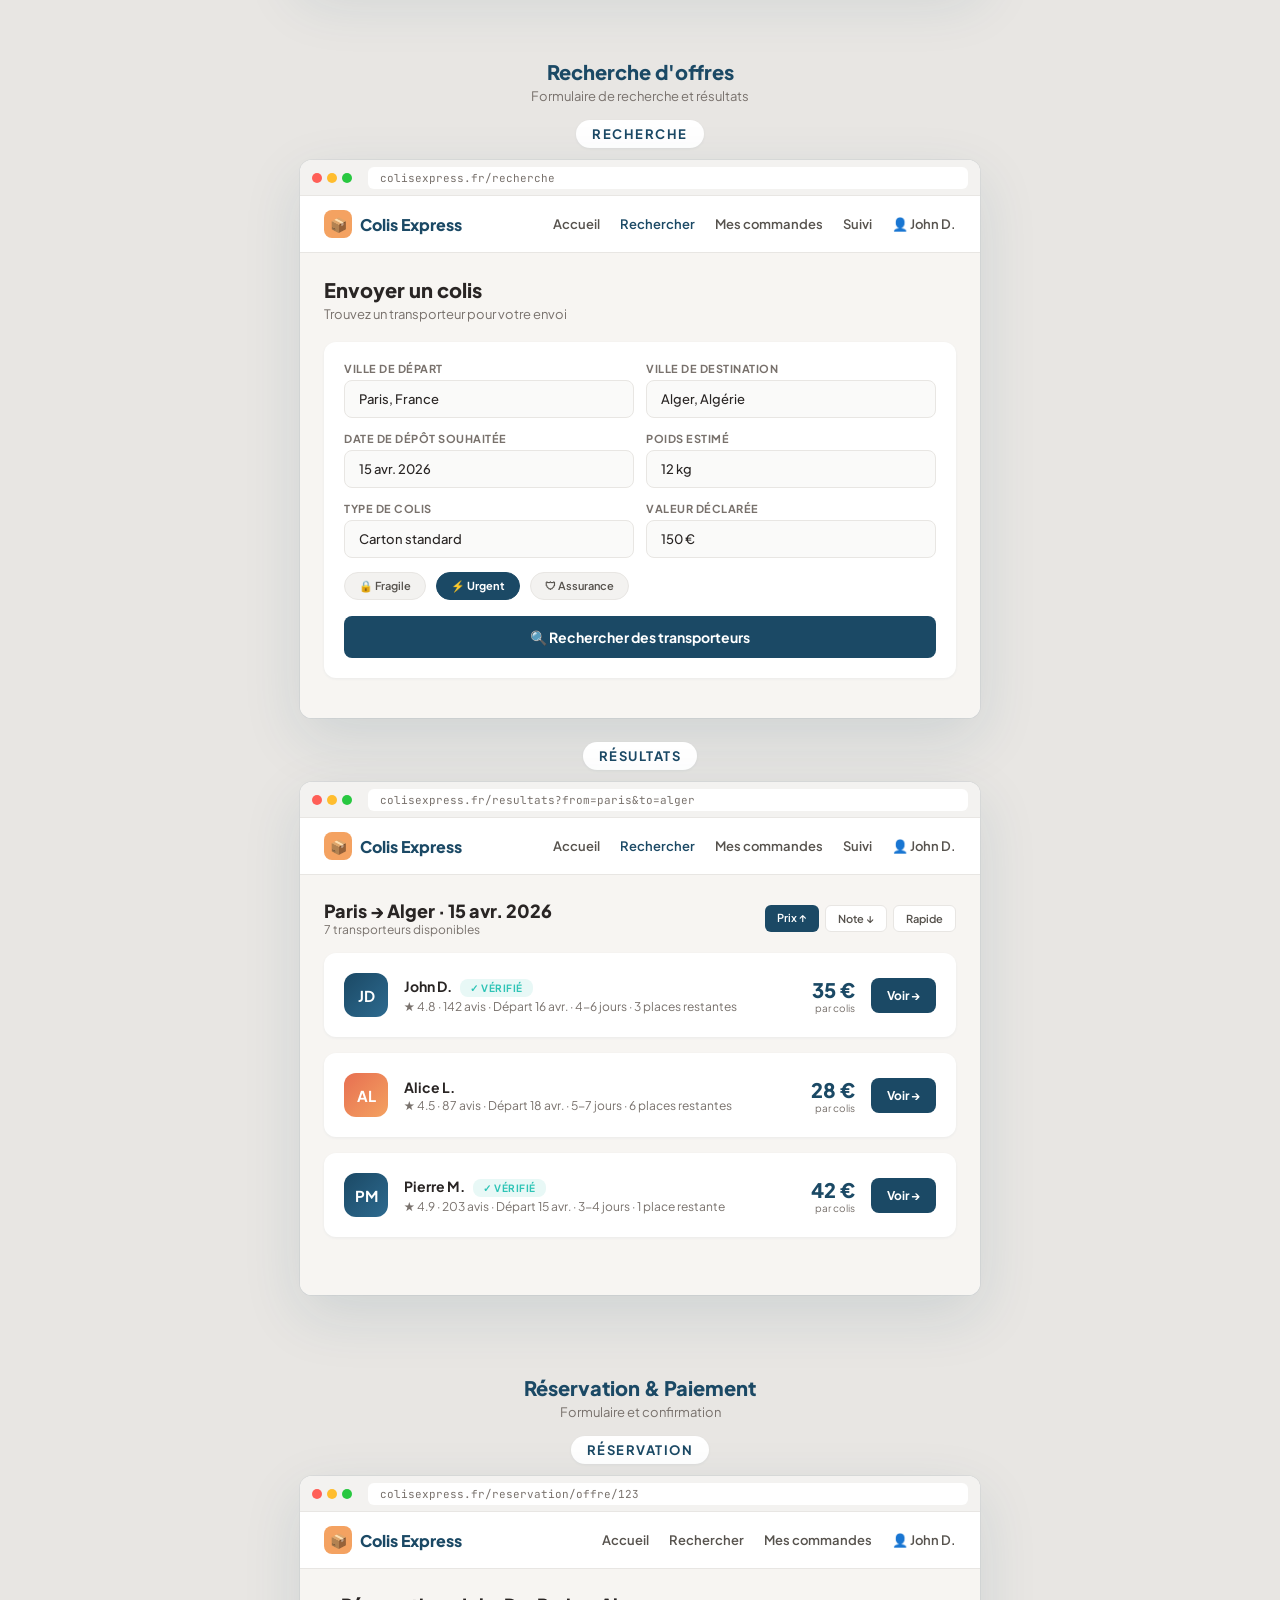
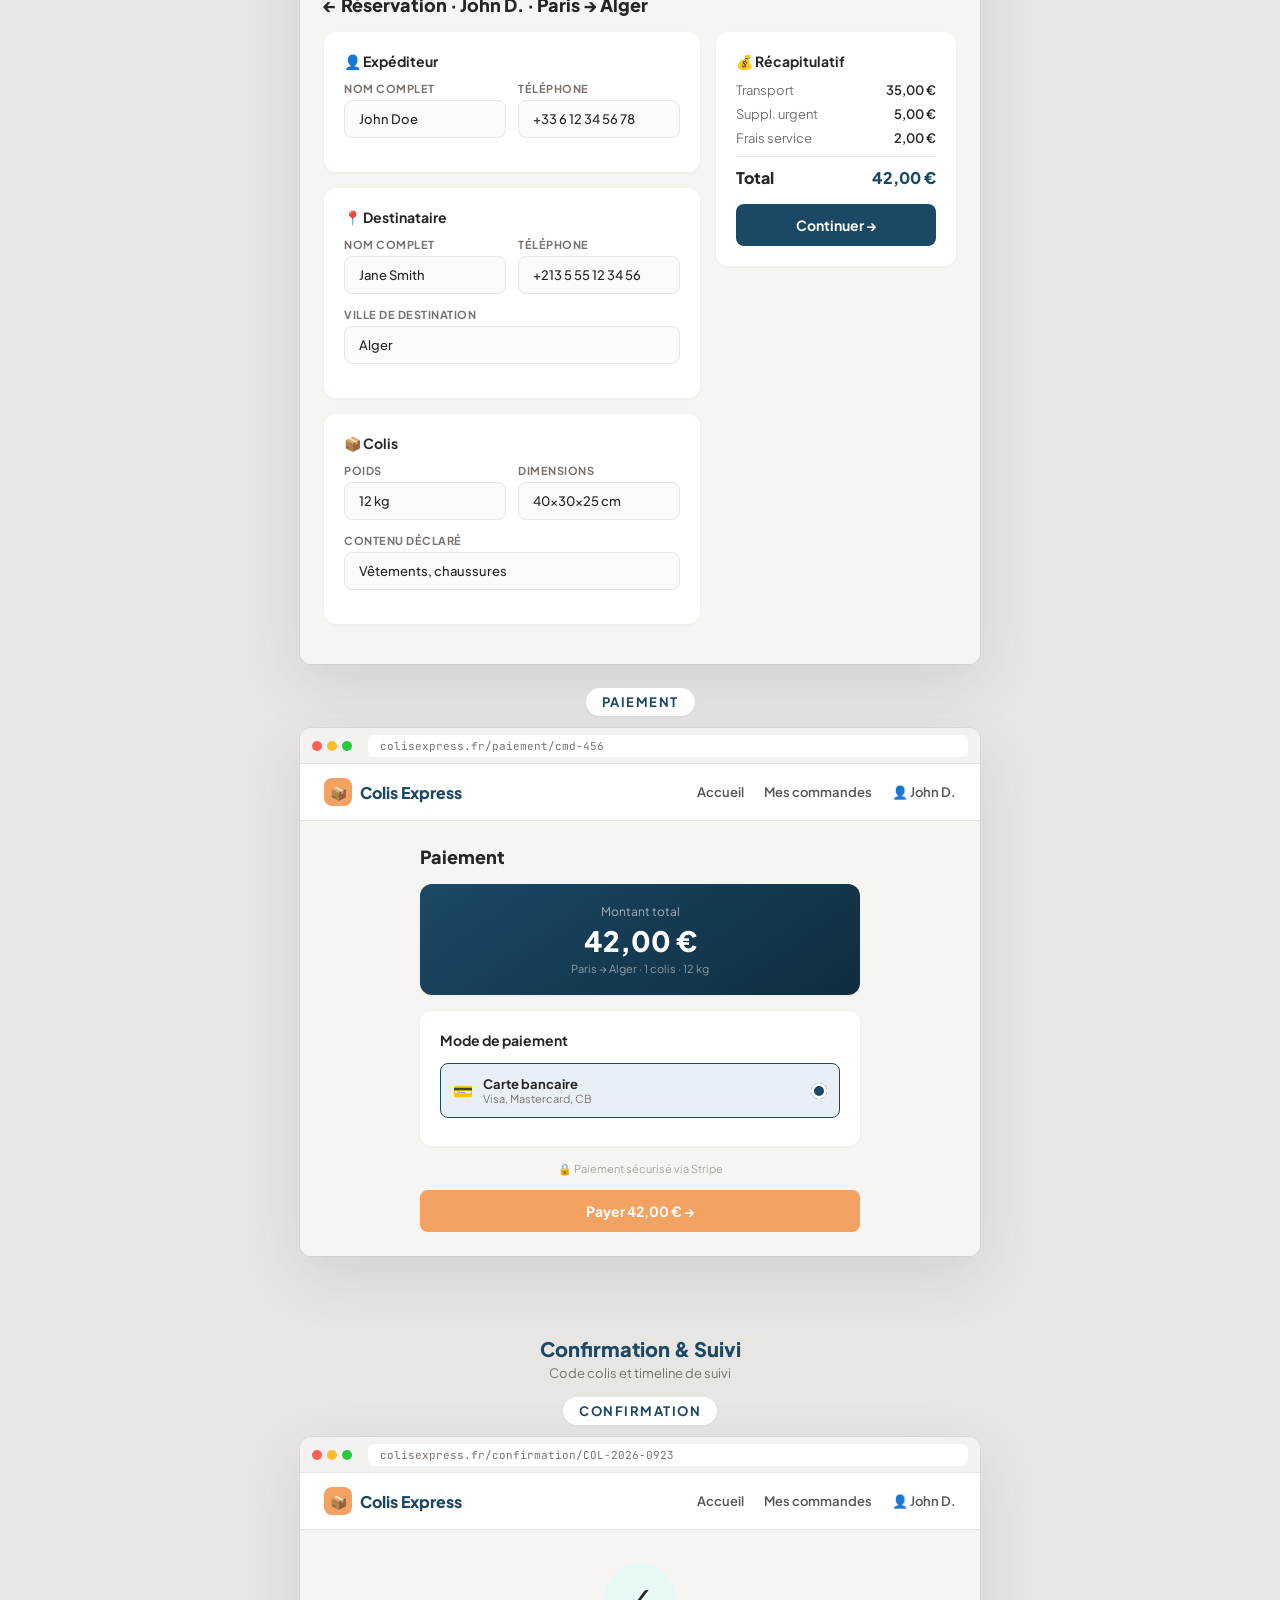
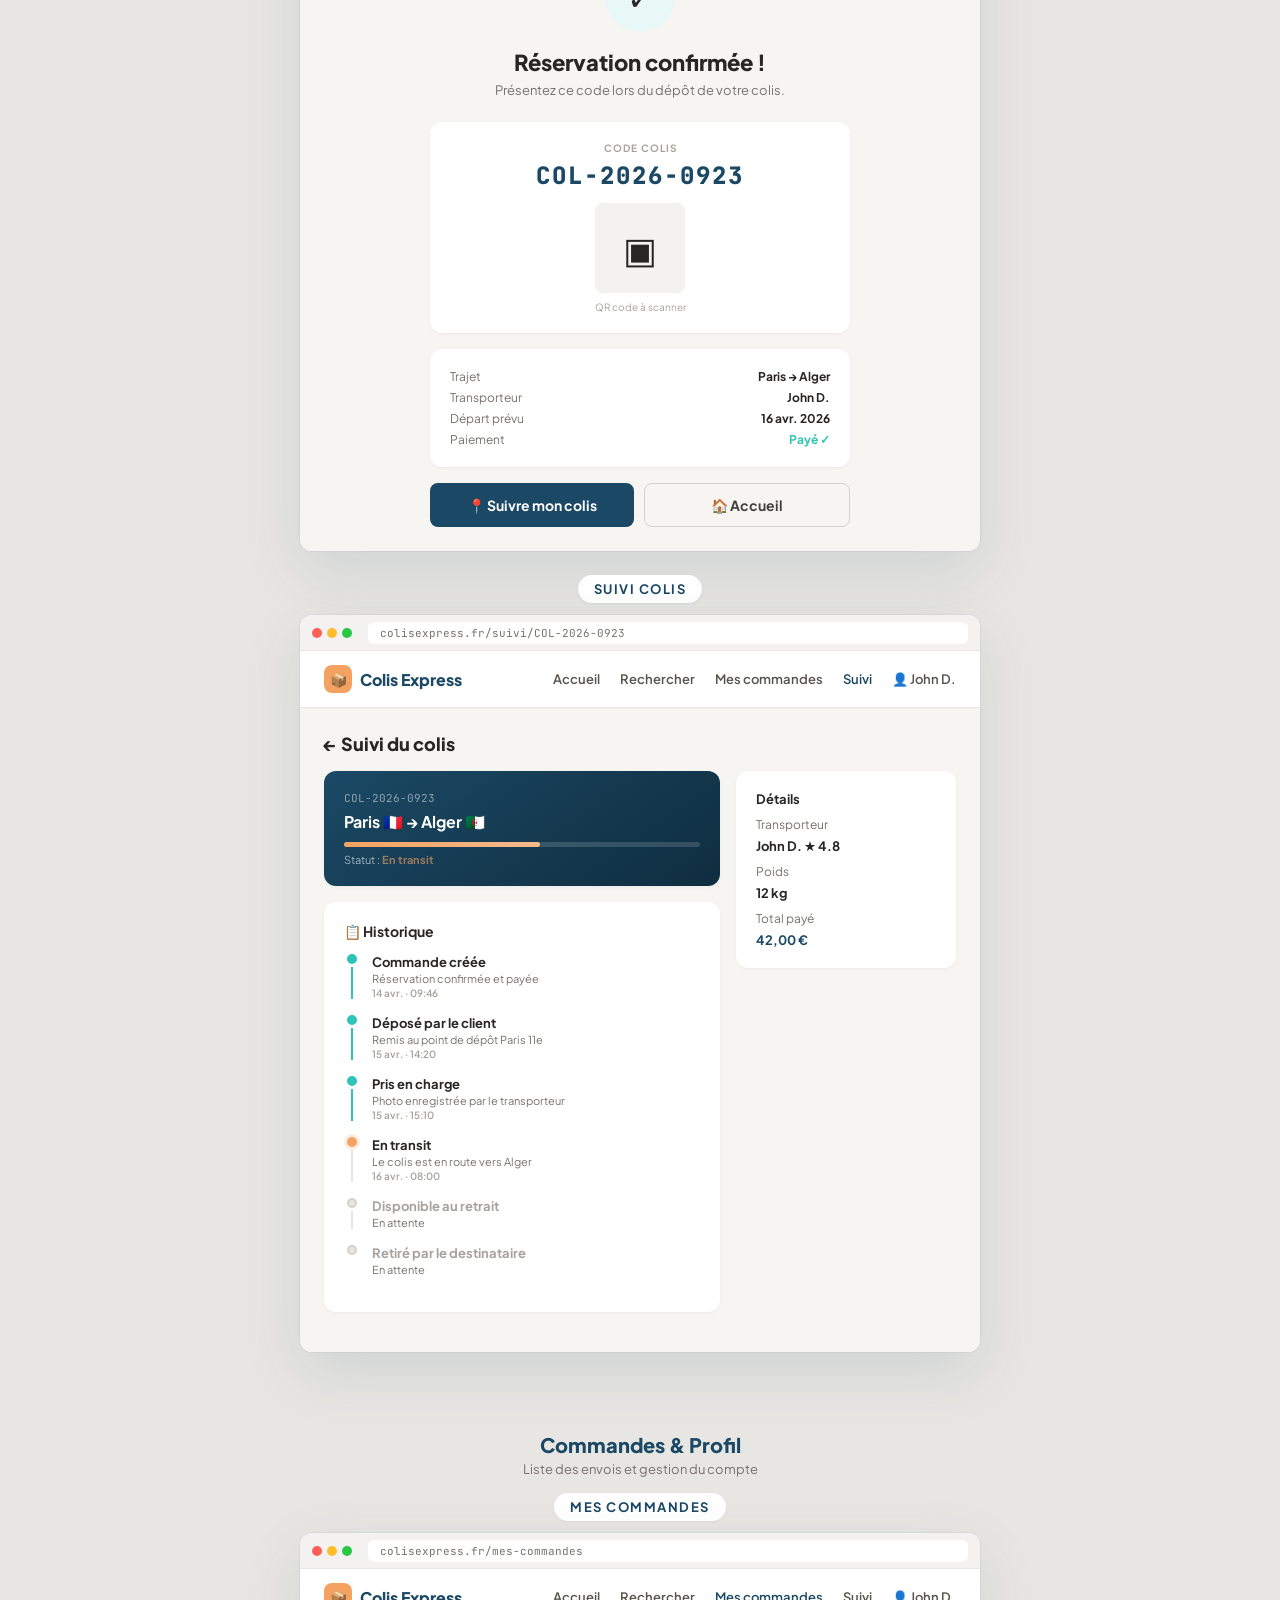
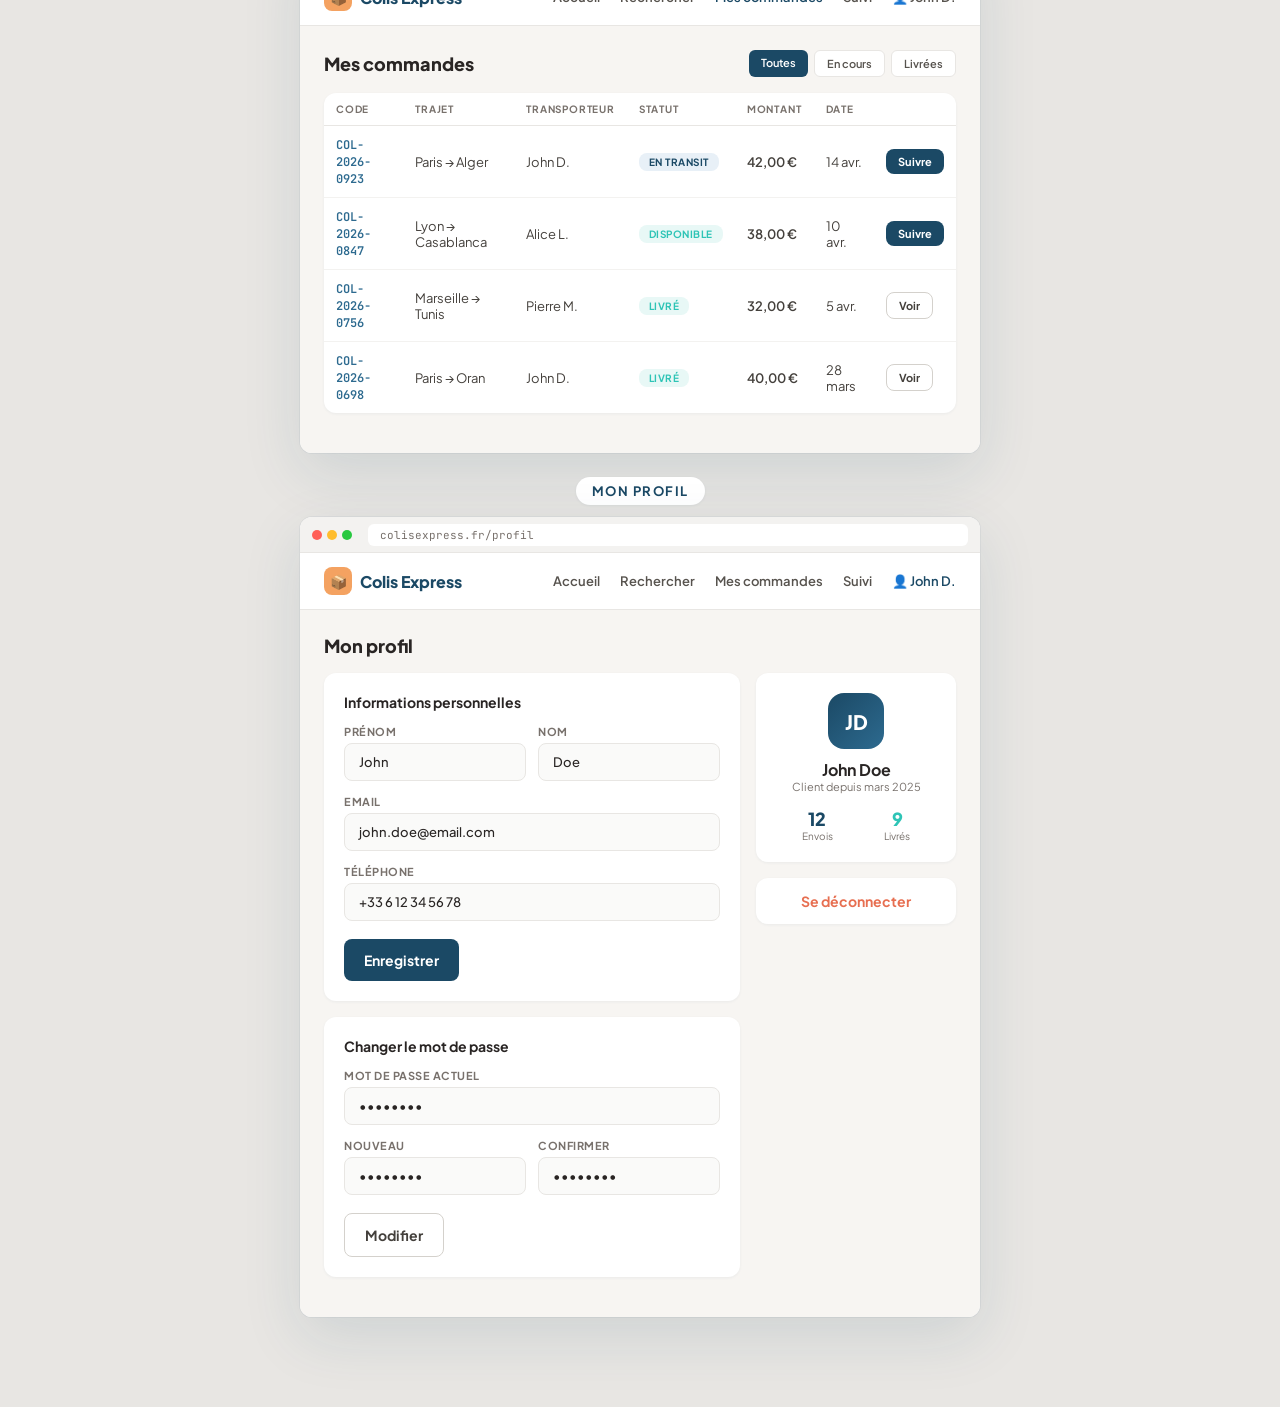
==== commit 766acd70: "Ajout autocomplete villes, Stripe Checkout et prep Render Recherche - Auto-complétion native HTML5 d" ====
--- a/maquettes/mvp_espace_client_web.html
+++ b/maquettes/mvp_espace_client_web.html
@@ -746,7 +746,7 @@
                 <div style="flex:1;"><div style="font-size:13px;font-weight:700;">Carte bancaire</div><div style="font-size:11px;color:var(--gray-500);">Visa, Mastercard, CB</div></div>
                 <div style="width:16px;height:16px;border-radius:50%;background:var(--primary);box-shadow:inset 0 0 0 3px white;"></div>
               </div>
-              <div style="padding:12px;border:1.5px solid var(--gray-200);border-radius:var(--radius-sm);display:flex;align-items:center;gap:10px;margin-bottom:8px;cursor:pointer;">
+              <!-- <div style="padding:12px;border:1.5px solid var(--gray-200);border-radius:var(--radius-sm);display:flex;align-items:center;gap:10px;margin-bottom:8px;cursor:pointer;">
                 <span>💵</span>
                 <div style="flex:1;"><div style="font-size:13px;font-weight:700;">Espèces au dépôt</div><div style="font-size:11px;color:var(--gray-500);">Paiement lors de la remise</div></div>
                 <div style="width:16px;height:16px;border-radius:50%;border:2px solid var(--gray-300);"></div>
@@ -755,7 +755,7 @@
                 <span>📝</span>
                 <div style="flex:1;"><div style="font-size:13px;font-weight:700;">Chèque déclaré</div><div style="font-size:11px;color:var(--gray-500);">Remise physique au transporteur</div></div>
                 <div style="width:16px;height:16px;border-radius:50%;border:2px solid var(--gray-300);"></div>
-              </div>
+              </div> -->
             </div>
 
             <div style="text-align:center;font-size:11px;color:var(--gray-400);margin-bottom:14px;">🔒 Paiement sécurisé via Stripe</div>
